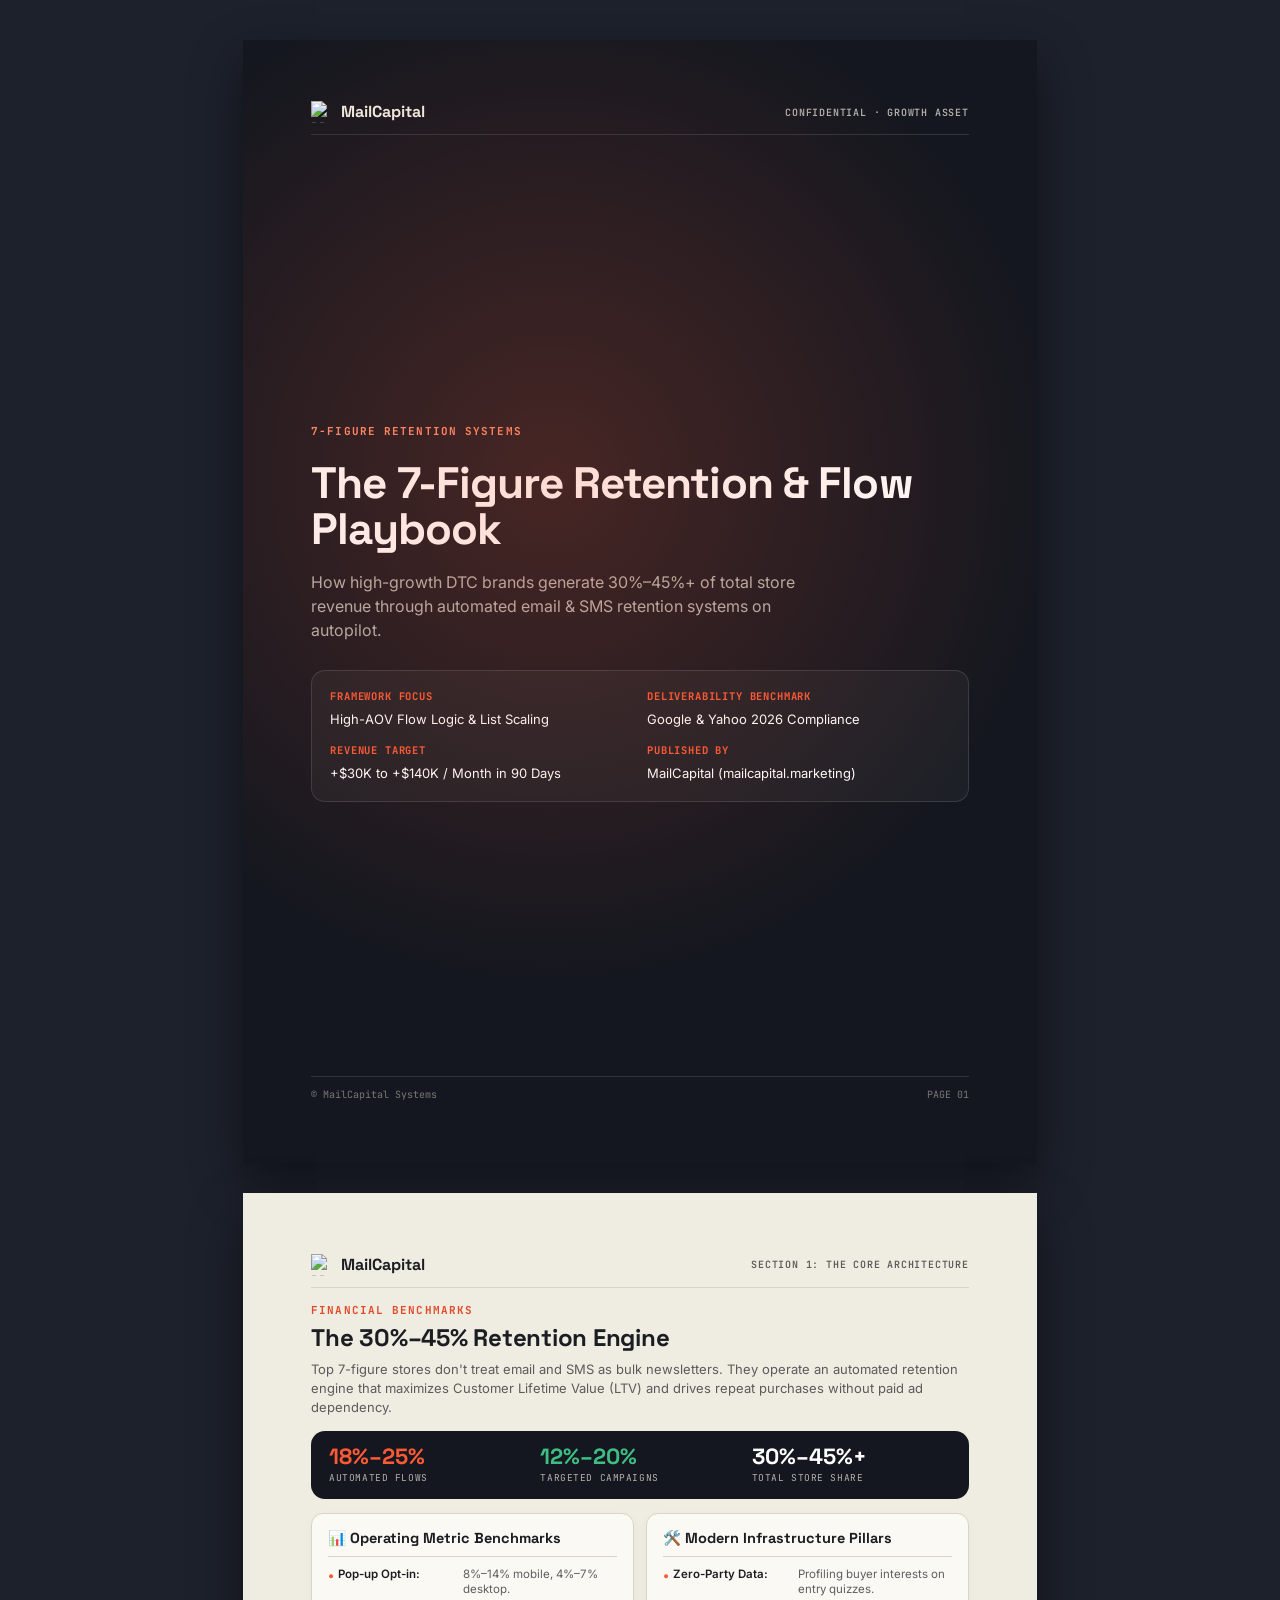
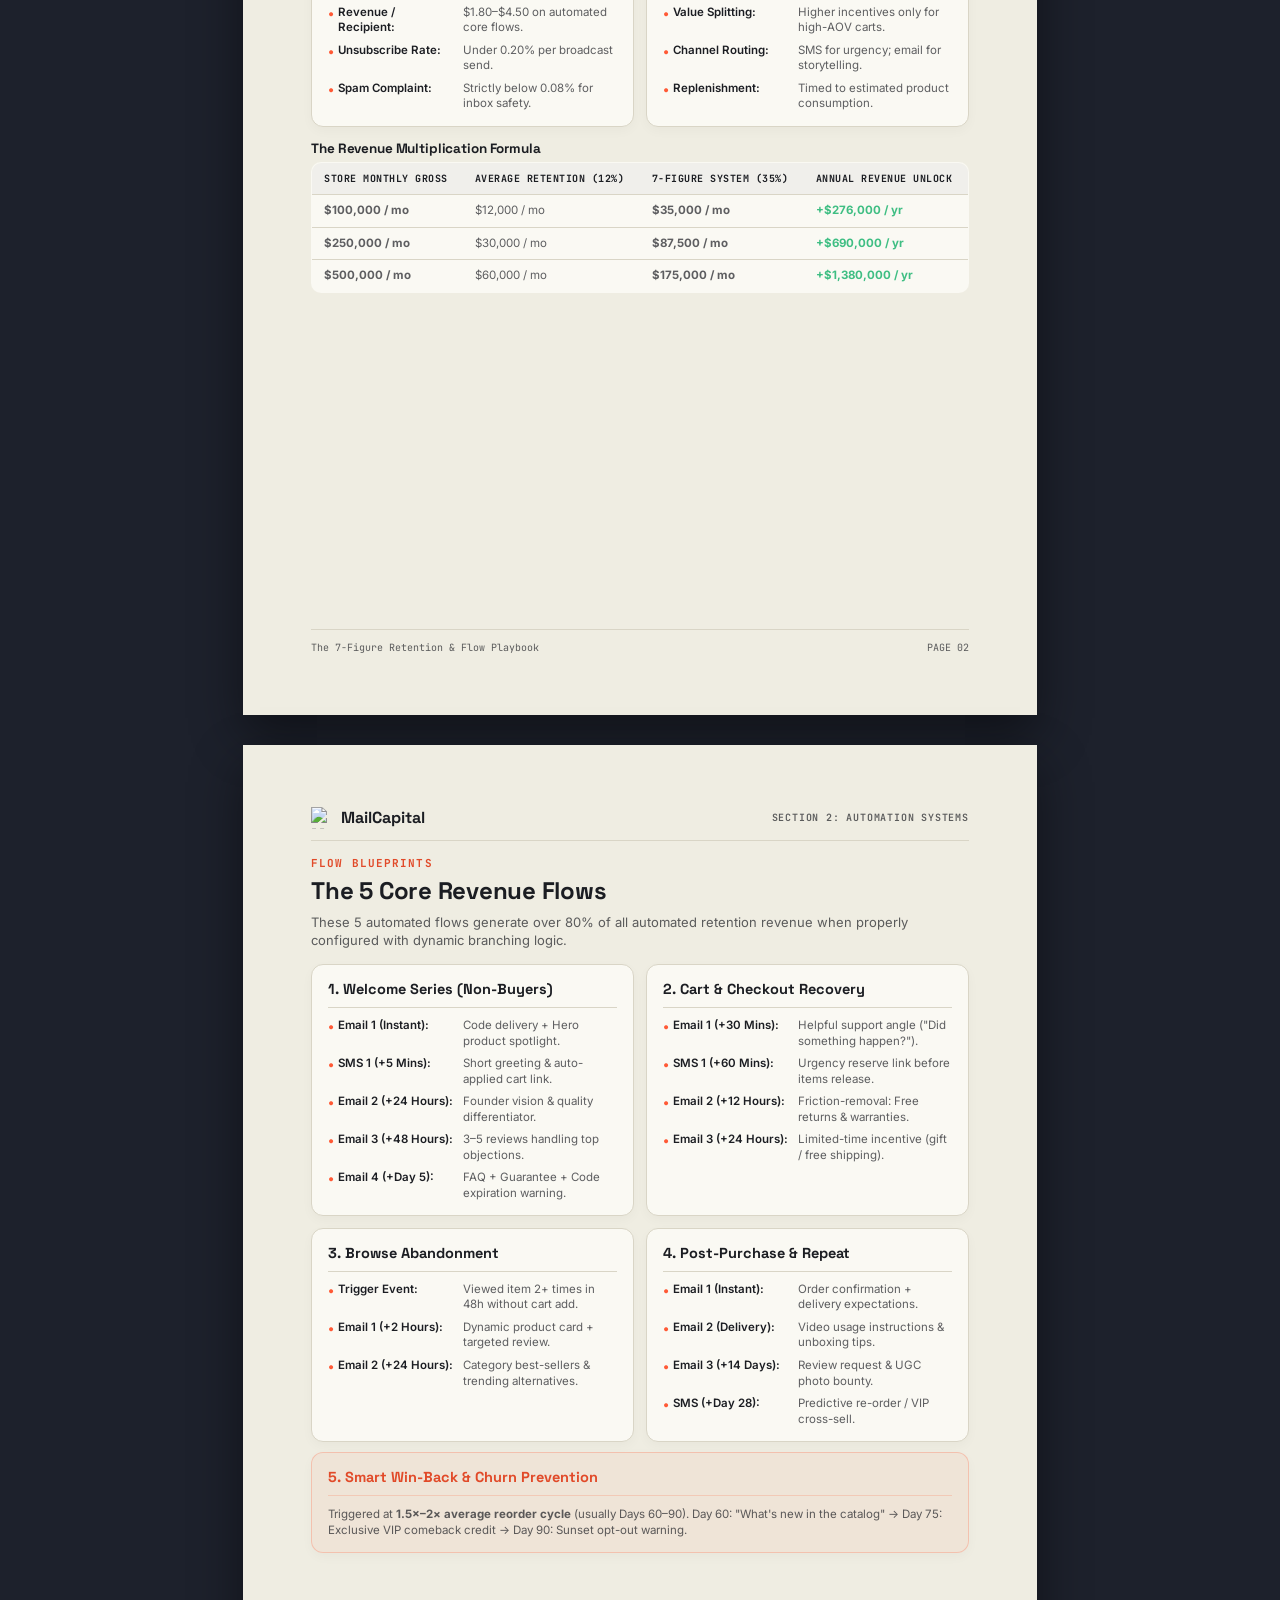
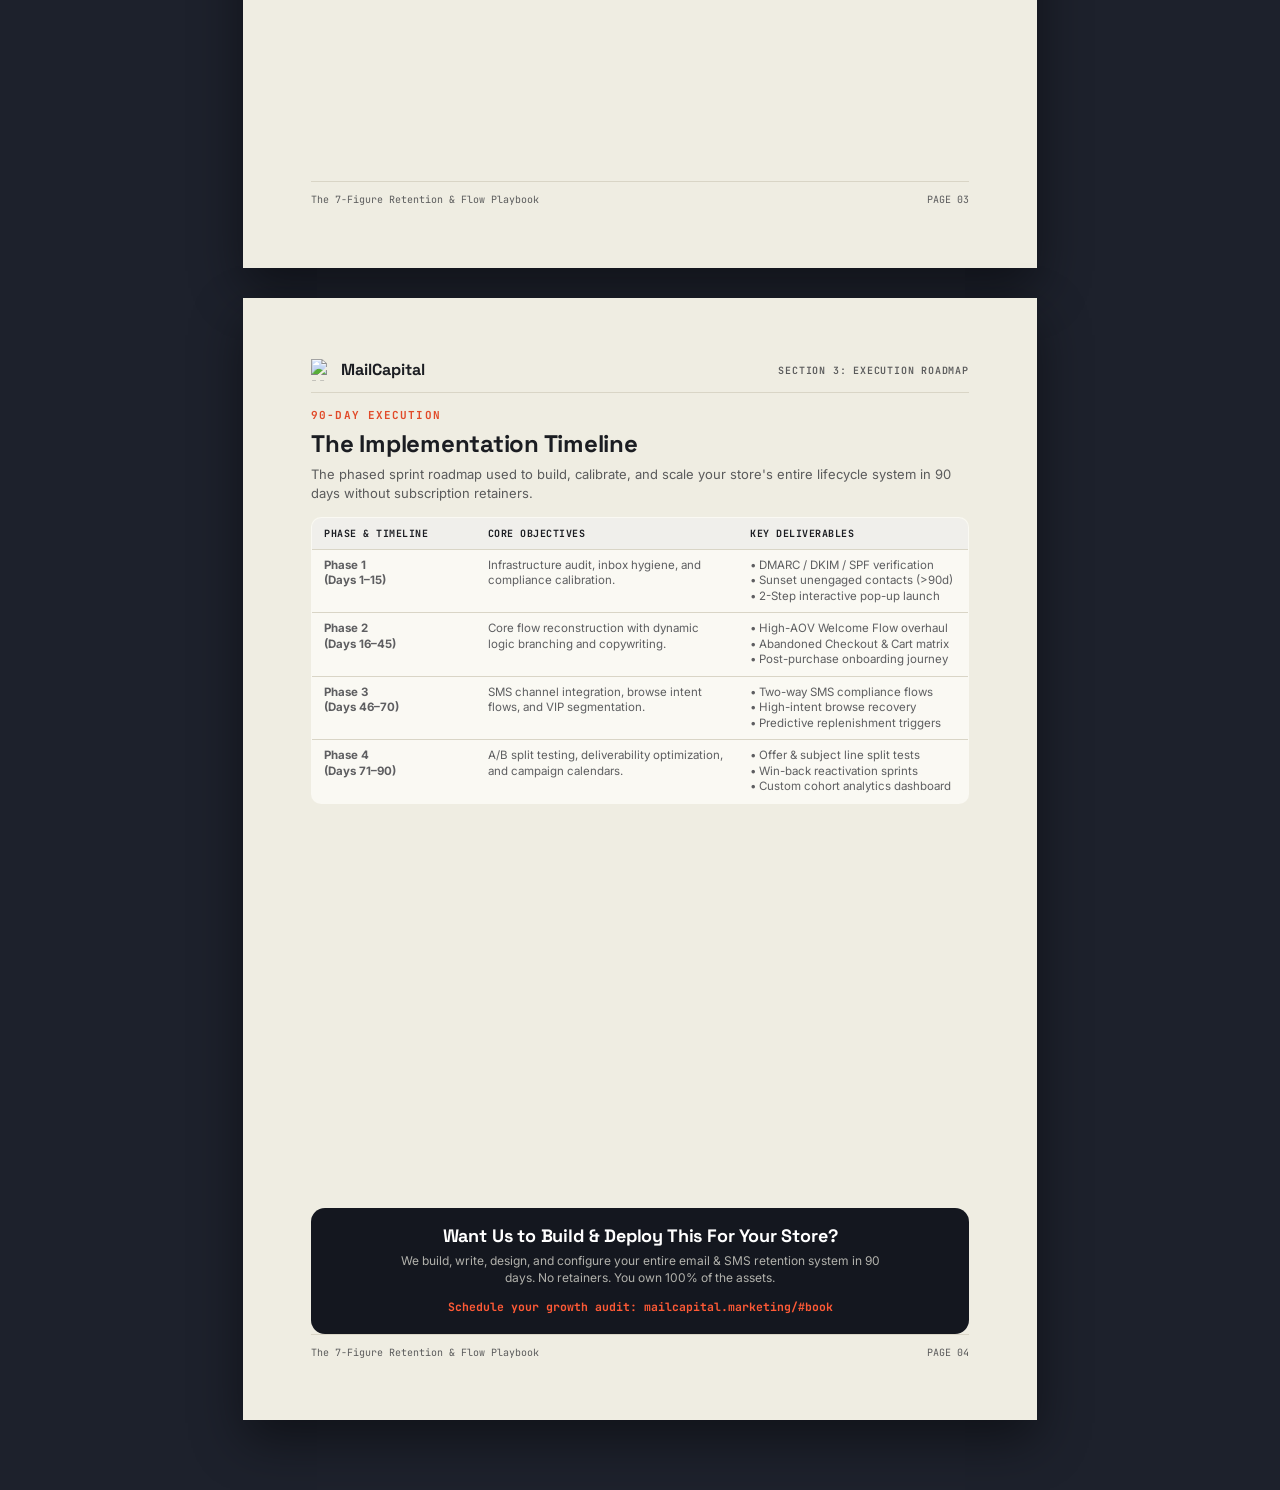
==== resources/playbooks/7-figure-retention-playbook.html @ de8bde8c "Rename 7-figure-retention-playbook to 7-figure-retention-playbook.html" ====
<!DOCTYPE html>
<html lang="en">
<head>
  <meta charset="UTF-8" />
  <meta name="viewport" content="width=device-width, initial-scale=1.0" />
  <title>The 7-Figure Retention &amp; Flow Playbook | MailCapital</title>
  
  <link rel="preconnect" href="https://fonts.googleapis.com">
  <link rel="preconnect" href="https://fonts.gstatic.com" crossorigin>
  <link href="https://fonts.googleapis.com/css2?family=Inter:wght@400;500;600;700&family=JetBrains+Mono:wght@500;600;700&family=Space+Grotesk:wght@600;700&display=swap" rel="stylesheet">

  <style>
    /* ===========================================================
       MailCapital Design Tokens & Theme Matching
    =========================================================== */
    :root {
      --ink:            #14171F;   /* deep charcoal navy */
      --ink-soft:       #1D212C;
      --ink-line:       #2A2F3B;
      --paper:          #EFEDE2;   /* receipt paper */
      --paper-raised:   #FAF9F3;
      --paper-line:     #D9D5C6;
      --ink-text:       #1B1D22;
      --ink-text-70:    rgba(27,29,34,.7);
      --paper-text-70:  rgba(239,237,226,.72);
      --flash:          #FF5A36;   /* packaging-tape orange-red */
      --flash-dark:     #E14A29;
      --grow:           #3FBE83;   /* growth mint-green */

      --font-display:   "Space Grotesk", sans-serif;
      --font-body:      "Inter", sans-serif;
      --font-mono:      "JetBrains Mono", monospace;
      --radius:         14px;
    }

    *, *::before, *::after {
      box-sizing: border-box;
      margin: 0;
      padding: 0;
    }

    body {
      background-color: var(--ink-soft);
      color: var(--ink-text);
      font-family: var(--font-body);
      font-size: 14px;
      line-height: 1.5;
      -webkit-font-smoothing: antialiased;
      padding: 40px 0;
    }

    /* ===========================================================
       A4 PAGE ARCHITECTURE (210mm x 297mm)
    =========================================================== */
    .a4-page {
      width: 210mm;
      min-height: 297mm;
      height: 297mm;
      margin: 0 auto 30px;
      background: var(--paper);
      padding: 16mm 18mm;
      position: relative;
      display: flex;
      flex-direction: column;
      justify-content: space-between;
      box-shadow: 0 20px 48px rgba(0, 0, 0, 0.45);
      page-break-after: always;
      overflow: hidden;
    }

    /* Running Header & Footer */
    .page-header {
      display: flex;
      justify-content: space-between;
      align-items: center;
      border-bottom: 1px solid var(--paper-line);
      padding-bottom: 10px;
      margin-bottom: 14px;
    }
    .page-header__logo {
      display: inline-flex;
      align-items: center;
      gap: 8px;
      font-family: var(--font-display);
      font-weight: 700;
      font-size: 16px;
      color: var(--ink-text);
      text-decoration: none;
    }
    .page-header__logo-img {
      width: 22px;
      height: 22px;
      object-fit: contain;
      display: block;
    }
    .page-header__tag {
      font-family: var(--font-mono);
      font-size: 10px;
      text-transform: uppercase;
      letter-spacing: .08em;
      color: var(--ink-text-70);
      font-weight: 600;
    }

    .page-footer {
      display: flex;
      justify-content: space-between;
      align-items: center;
      border-top: 1px solid var(--paper-line);
      padding-top: 10px;
      font-family: var(--font-mono);
      font-size: 10px;
      color: var(--ink-text-70);
    }

    .page-content {
      flex: 1;
      display: flex;
      flex-direction: column;
    }

    /* Typography Utilities */
    h1, h2, h3, h4 {
      font-family: var(--font-display);
      color: var(--ink-text);
      letter-spacing: -0.01em;
      line-height: 1.15;
    }
    .eyebrow {
      font-family: var(--font-mono);
      font-size: 11px;
      letter-spacing: .1em;
      text-transform: uppercase;
      color: var(--flash-dark);
      margin-bottom: 6px;
      font-weight: 700;
      display: inline-block;
    }
    .section-title {
      font-size: 24px;
      font-weight: 700;
      margin-bottom: 8px;
    }
    .section-desc {
      font-size: 13px;
      color: var(--ink-text-70);
      line-height: 1.45;
      margin-bottom: 14px;
    }

    /* Structured Components & Grid */
    .grid-2 {
      display: grid;
      grid-template-columns: 1fr 1fr;
      gap: 12px;
    }

    .card {
      background: var(--paper-raised);
      border: 1px solid var(--paper-line);
      border-radius: 12px;
      padding: 14px 16px;
      display: flex;
      flex-direction: column;
      box-shadow: 0 4px 12px rgba(20, 23, 31, 0.03);
    }
    .card__head {
      font-family: var(--font-display);
      font-size: 14.5px;
      font-weight: 700;
      color: var(--ink-text);
      margin-bottom: 10px;
      padding-bottom: 6px;
      border-bottom: 1px solid var(--paper-line);
    }

    /* Key-Value Row Alignment Fix */
    .card-rows {
      display: flex;
      flex-direction: column;
      gap: 7px;
    }
    .card-row {
      display: grid;
      grid-template-columns: 125px 1fr;
      gap: 10px;
      align-items: baseline;
      font-size: 11.5px;
      line-height: 1.35;
    }
    .card-row__label {
      font-family: var(--font-body);
      font-weight: 600;
      color: var(--ink-text);
      position: relative;
      padding-left: 10px;
    }
    .card-row__label::before {
      content: "•";
      position: absolute;
      left: 0;
      top: 0;
      color: var(--flash);
      font-size: 13px;
      font-weight: bold;
    }
    .card-row__val {
      color: var(--ink-text-70);
    }

    /* Metric Banner */
    .metric-banner {
      background: var(--ink);
      color: var(--paper);
      border-radius: var(--radius);
      padding: 14px 18px;
      display: grid;
      grid-template-columns: repeat(3, 1fr);
      gap: 12px;
      margin-bottom: 14px;
    }
    .metric-val {
      font-family: var(--font-display);
      font-size: 22px;
      font-weight: 700;
      color: #FFFFFF;
      line-height: 1;
      margin-bottom: 4px;
    }
    .metric-val--flash { color: var(--flash); }
    .metric-val--grow { color: var(--grow); }
    .metric-lbl {
      font-family: var(--font-mono);
      font-size: 9.5px;
      color: var(--paper-text-70);
      text-transform: uppercase;
      letter-spacing: .06em;
    }

    /* Tables */
    .data-table {
      width: 100%;
      border-collapse: collapse;
      font-size: 11.5px;
      background: var(--paper-raised);
      border-radius: 10px;
      overflow: hidden;
      border: 1px solid var(--paper-line);
      margin-bottom: 12px;
    }
    .data-table th {
      background: rgba(20, 23, 31, 0.04);
      font-family: var(--font-mono);
      font-size: 10px;
      font-weight: 700;
      text-align: left;
      padding: 8px 12px;
      border-bottom: 1px solid var(--paper-line);
      color: var(--ink-text);
      text-transform: uppercase;
      letter-spacing: .05em;
    }
    .data-table td {
      padding: 8px 12px;
      border-bottom: 1px solid var(--paper-line);
      color: var(--ink-text-70);
      vertical-align: top;
      line-height: 1.35;
    }
    .data-table tr:last-child td { border-bottom: none; }

    /* Cover Page */
    .cover-page {
      background: var(--ink);
      color: var(--paper);
      justify-content: space-between;
      position: relative;
    }
    .cover-page::before {
      content: "";
      position: absolute;
      top: -15%;
      right: -15%;
      width: 320mm;
      height: 320mm;
      background: radial-gradient(circle, rgba(255,90,54,.22) 0%, transparent 60%);
      pointer-events: none;
    }
    .cover-page .page-header { border-color: rgba(255, 255, 255, 0.12); }
    .cover-page .page-header__logo { color: var(--paper); }
    .cover-page .page-header__tag { color: var(--paper-text-70); }
    .cover-page .page-footer { border-color: rgba(255, 255, 255, 0.12); color: rgba(239,237,226,.45); }
    
    .cover-title {
      font-size: 44px;
      font-weight: 700;
      color: #FFFFFF;
      line-height: 1.05;
      letter-spacing: -0.02em;
      margin: 14px 0 18px;
    }
    .cover-subtitle {
      font-size: 16px;
      color: var(--paper-text-70);
      line-height: 1.5;
      max-width: 500px;
      margin-bottom: 28px;
    }
    .cover-meta-grid {
      display: grid;
      grid-template-columns: repeat(2, 1fr);
      gap: 14px;
      background: rgba(255, 255, 255, 0.04);
      border: 1px solid rgba(255, 255, 255, 0.12);
      padding: 18px;
      border-radius: var(--radius);
    }
    .cover-meta-item strong {
      display: block;
      font-family: var(--font-mono);
      font-size: 10.5px;
      color: var(--flash);
      text-transform: uppercase;
      letter-spacing: .08em;
      margin-bottom: 3px;
    }
    .cover-meta-item span {
      font-size: 13px;
      color: #FFFFFF;
    }

    /* Print & Export Rules */
    @media print {
      body {
        background: transparent;
        padding: 0;
      }
      .a4-page {
        margin: 0;
        box-shadow: none;
        page-break-after: always;
        width: 100%;
        height: 100vh;
        min-height: auto;
      }
      @page {
        size: A4 portrait;
        margin: 0;
      }
    }
  </style>
</head>
<body>

  <section class="a4-page cover-page">
    <div class="page-header">
      <div class="page-header__logo">
        <img src="../images/logo.png" alt="MailCapital Logo" class="page-header__logo-img" />
        <span>MailCapital</span>
      </div>
      <div class="page-header__tag">CONFIDENTIAL &middot; GROWTH ASSET</div>
    </div>

    <div class="page-content" style="justify-content: center;">
      <span class="eyebrow" style="color: #FF8A6B;">7-Figure Retention Systems</span>
      <h1 class="cover-title">The 7-Figure Retention &amp; Flow Playbook</h1>
      <p class="cover-subtitle">How high-growth DTC brands generate 30%&ndash;45%+ of total store revenue through automated email &amp; SMS retention systems on autopilot.</p>

      <div class="cover-meta-grid">
        <div class="cover-meta-item">
          <strong>Framework Focus</strong>
          <span>High-AOV Flow Logic &amp; List Scaling</span>
        </div>
        <div class="cover-meta-item">
          <strong>Deliverability Benchmark</strong>
          <span>Google &amp; Yahoo 2026 Compliance</span>
        </div>
        <div class="cover-meta-item">
          <strong>Revenue Target</strong>
          <span>+$30K to +$140K / Month in 90 Days</span>
        </div>
        <div class="cover-meta-item">
          <strong>Published By</strong>
          <span>MailCapital (mailcapital.marketing)</span>
        </div>
      </div>
    </div>

    <div class="page-footer">
      <span>&copy; MailCapital Systems</span>
      <span>PAGE 01</span>
    </div>
  </section>

  <section class="a4-page">
    <div class="page-header">
      <div class="page-header__logo">
        <img src="../images/logo.png" alt="MailCapital Logo" class="page-header__logo-img" />
        <span>MailCapital</span>
      </div>
      <div class="page-header__tag">SECTION 1: THE CORE ARCHITECTURE</div>
    </div>

    <div class="page-content">
      <span class="eyebrow">Financial Benchmarks</span>
      <h2 class="section-title">The 30%&ndash;45% Retention Engine</h2>
      <p class="section-desc">Top 7-figure stores don't treat email and SMS as bulk newsletters. They operate an automated retention engine that maximizes Customer Lifetime Value (LTV) and drives repeat purchases without paid ad dependency.</p>

      <div class="metric-banner">
        <div class="metric-item">
          <div class="metric-val metric-val--flash">18%&ndash;25%</div>
          <div class="metric-lbl">Automated Flows</div>
        </div>
        <div class="metric-item">
          <div class="metric-val metric-val--grow">12%&ndash;20%</div>
          <div class="metric-lbl">Targeted Campaigns</div>
        </div>
        <div class="metric-item">
          <div class="metric-val">30%&ndash;45%+</div>
          <div class="metric-lbl">Total Store Share</div>
        </div>
      </div>

      <div class="grid-2">
        <div class="card">
          <div class="card__head">📊 Operating Metric Benchmarks</div>
          <div class="card-rows">
            <div class="card-row">
              <span class="card-row__label">Pop-up Opt-in:</span>
              <span class="card-row__val">8%&ndash;14% mobile, 4%&ndash;7% desktop.</span>
            </div>
            <div class="card-row">
              <span class="card-row__label">Revenue / Recipient:</span>
              <span class="card-row__val">$1.80&ndash;$4.50 on automated core flows.</span>
            </div>
            <div class="card-row">
              <span class="card-row__label">Unsubscribe Rate:</span>
              <span class="card-row__val">Under 0.20% per broadcast send.</span>
            </div>
            <div class="card-row">
              <span class="card-row__label">Spam Complaint:</span>
              <span class="card-row__val">Strictly below 0.08% for inbox safety.</span>
            </div>
          </div>
        </div>

        <div class="card">
          <div class="card__head">🛠️ Modern Infrastructure Pillars</div>
          <div class="card-rows">
            <div class="card-row">
              <span class="card-row__label">Zero-Party Data:</span>
              <span class="card-row__val">Profiling buyer interests on entry quizzes.</span>
            </div>
            <div class="card-row">
              <span class="card-row__label">Value Splitting:</span>
              <span class="card-row__val">Higher incentives only for high-AOV carts.</span>
            </div>
            <div class="card-row">
              <span class="card-row__label">Channel Routing:</span>
              <span class="card-row__val">SMS for urgency; email for storytelling.</span>
            </div>
            <div class="card-row">
              <span class="card-row__label">Replenishment:</span>
              <span class="card-row__val">Timed to estimated product consumption.</span>
            </div>
          </div>
        </div>
      </div>

      <div style="margin-top: 14px;">
        <h4 style="font-size: 13.5px; margin-bottom: 6px;">The Revenue Multiplication Formula</h4>
        <table class="data-table">
          <thead>
            <tr>
              <th>Store Monthly Gross</th>
              <th>Average Retention (12%)</th>
              <th>7-Figure System (35%)</th>
              <th>Annual Revenue Unlock</th>
            </tr>
          </thead>
          <tbody>
            <tr>
              <td><strong>$100,000 / mo</strong></td>
              <td>$12,000 / mo</td>
              <td><strong>$35,000 / mo</strong></td>
              <td><span style="color: var(--grow); font-weight: 700;">+$276,000 / yr</span></td>
            </tr>
            <tr>
              <td><strong>$250,000 / mo</strong></td>
              <td>$30,000 / mo</td>
              <td><strong>$87,500 / mo</strong></td>
              <td><span style="color: var(--grow); font-weight: 700;">+$690,000 / yr</span></td>
            </tr>
            <tr>
              <td><strong>$500,000 / mo</strong></td>
              <td>$60,000 / mo</td>
              <td><strong>$175,000 / mo</strong></td>
              <td><span style="color: var(--grow); font-weight: 700;">+$1,380,000 / yr</span></td>
            </tr>
          </tbody>
        </table>
      </div>
    </div>

    <div class="page-footer">
      <span>The 7-Figure Retention &amp; Flow Playbook</span>
      <span>PAGE 02</span>
    </div>
  </section>

  <section class="a4-page">
    <div class="page-header">
      <div class="page-header__logo">
        <img src="../images/logo.png" alt="MailCapital Logo" class="page-header__logo-img" />
        <span>MailCapital</span>
      </div>
      <div class="page-header__tag">SECTION 2: AUTOMATION SYSTEMS</div>
    </div>

    <div class="page-content">
      <span class="eyebrow">Flow Blueprints</span>
      <h2 class="section-title">The 5 Core Revenue Flows</h2>
      <p class="section-desc">These 5 automated flows generate over 80% of all automated retention revenue when properly configured with dynamic branching logic.</p>

      <div class="grid-2">
        <div class="card">
          <div class="card__head">1. Welcome Series (Non-Buyers)</div>
          <div class="card-rows">
            <div class="card-row">
              <span class="card-row__label">Email 1 (Instant):</span>
              <span class="card-row__val">Code delivery + Hero product spotlight.</span>
            </div>
            <div class="card-row">
              <span class="card-row__label">SMS 1 (+5 Mins):</span>
              <span class="card-row__val">Short greeting &amp; auto-applied cart link.</span>
            </div>
            <div class="card-row">
              <span class="card-row__label">Email 2 (+24 Hours):</span>
              <span class="card-row__val">Founder vision &amp; quality differentiator.</span>
            </div>
            <div class="card-row">
              <span class="card-row__label">Email 3 (+48 Hours):</span>
              <span class="card-row__val">3&ndash;5 reviews handling top objections.</span>
            </div>
            <div class="card-row">
              <span class="card-row__label">Email 4 (+Day 5):</span>
              <span class="card-row__val">FAQ + Guarantee + Code expiration warning.</span>
            </div>
          </div>
        </div>

        <div class="card">
          <div class="card__head">2. Cart &amp; Checkout Recovery</div>
          <div class="card-rows">
            <div class="card-row">
              <span class="card-row__label">Email 1 (+30 Mins):</span>
              <span class="card-row__val">Helpful support angle ("Did something happen?").</span>
            </div>
            <div class="card-row">
              <span class="card-row__label">SMS 1 (+60 Mins):</span>
              <span class="card-row__val">Urgency reserve link before items release.</span>
            </div>
            <div class="card-row">
              <span class="card-row__label">Email 2 (+12 Hours):</span>
              <span class="card-row__val">Friction-removal: Free returns &amp; warranties.</span>
            </div>
            <div class="card-row">
              <span class="card-row__label">Email 3 (+24 Hours):</span>
              <span class="card-row__val">Limited-time incentive (gift / free shipping).</span>
            </div>
          </div>
        </div>

        <div class="card">
          <div class="card__head">3. Browse Abandonment</div>
          <div class="card-rows">
            <div class="card-row">
              <span class="card-row__label">Trigger Event:</span>
              <span class="card-row__val">Viewed item 2+ times in 48h without cart add.</span>
            </div>
            <div class="card-row">
              <span class="card-row__label">Email 1 (+2 Hours):</span>
              <span class="card-row__val">Dynamic product card + targeted review.</span>
            </div>
            <div class="card-row">
              <span class="card-row__label">Email 2 (+24 Hours):</span>
              <span class="card-row__val">Category best-sellers &amp; trending alternatives.</span>
            </div>
          </div>
        </div>

        <div class="card">
          <div class="card__head">4. Post-Purchase &amp; Repeat</div>
          <div class="card-rows">
            <div class="card-row">
              <span class="card-row__label">Email 1 (Instant):</span>
              <span class="card-row__val">Order confirmation + delivery expectations.</span>
            </div>
            <div class="card-row">
              <span class="card-row__label">Email 2 (Delivery):</span>
              <span class="card-row__val">Video usage instructions &amp; unboxing tips.</span>
            </div>
            <div class="card-row">
              <span class="card-row__label">Email 3 (+14 Days):</span>
              <span class="card-row__val">Review request &amp; UGC photo bounty.</span>
            </div>
            <div class="card-row">
              <span class="card-row__label">SMS (+Day 28):</span>
              <span class="card-row__val">Predictive re-order / VIP cross-sell.</span>
            </div>
          </div>
        </div>
      </div>

      <div class="card" style="margin-top: 10px; background: rgba(255, 90, 54, 0.06); border-color: rgba(255, 90, 54, 0.25);">
        <div class="card__head" style="color: var(--flash-dark); border-color: rgba(255, 90, 54, 0.2);">5. Smart Win-Back &amp; Churn Prevention</div>
        <p style="font-size: 11.5px; color: var(--ink-text-70); line-height: 1.4;">
          Triggered at <strong>1.5&times;&ndash;2&times; average reorder cycle</strong> (usually Days 60&ndash;90). Day 60: "What's new in the catalog" &rarr; Day 75: Exclusive VIP comeback credit &rarr; Day 90: Sunset opt-out warning.
        </p>
      </div>
    </div>

    <div class="page-footer">
      <span>The 7-Figure Retention &amp; Flow Playbook</span>
      <span>PAGE 03</span>
    </div>
  </section>

  <section class="a4-page">
    <div class="page-header">
      <div class="page-header__logo">
        <img src="../images/logo.png" alt="MailCapital Logo" class="page-header__logo-img" />
        <span>MailCapital</span>
      </div>
      <div class="page-header__tag">SECTION 3: EXECUTION ROADMAP</div>
    </div>

    <div class="page-content">
      <span class="eyebrow">90-Day Execution</span>
      <h2 class="section-title">The Implementation Timeline</h2>
      <p class="section-desc">The phased sprint roadmap used to build, calibrate, and scale your store's entire lifecycle system in 90 days without subscription retainers.</p>

      <table class="data-table">
        <thead>
          <tr>
            <th style="width: 25%;">Phase &amp; Timeline</th>
            <th style="width: 40%;">Core Objectives</th>
            <th style="width: 35%;">Key Deliverables</th>
          </tr>
        </thead>
        <tbody>
          <tr>
            <td><strong>Phase 1<br>(Days 1&ndash;15)</strong></td>
            <td>Infrastructure audit, inbox hygiene, and compliance calibration.</td>
            <td>
              • DMARC / DKIM / SPF verification<br>
              • Sunset unengaged contacts (>90d)<br>
              • 2-Step interactive pop-up launch
            </td>
          </tr>
          <tr>
            <td><strong>Phase 2<br>(Days 16&ndash;45)</strong></td>
            <td>Core flow reconstruction with dynamic logic branching and copywriting.</td>
            <td>
              • High-AOV Welcome Flow overhaul<br>
              • Abandoned Checkout &amp; Cart matrix<br>
              • Post-purchase onboarding journey
            </td>
          </tr>
          <tr>
            <td><strong>Phase 3<br>(Days 46&ndash;70)</strong></td>
            <td>SMS channel integration, browse intent flows, and VIP segmentation.</td>
            <td>
              • Two-way SMS compliance flows<br>
              • High-intent browse recovery<br>
              • Predictive replenishment triggers
            </td>
          </tr>
          <tr>
            <td><strong>Phase 4<br>(Days 71&ndash;90)</strong></td>
            <td>A/B split testing, deliverability optimization, and campaign calendars.</td>
            <td>
              • Offer &amp; subject line split tests<br>
              • Win-back reactivation sprints<br>
              • Custom cohort analytics dashboard
            </td>
          </tr>
        </tbody>
      </table>

      <div style="background: var(--ink); color: #fff; border-radius: var(--radius); padding: 18px 20px; text-align: center; margin-top: auto;">
        <h3 style="color: #fff; font-size: 18px; margin-bottom: 6px;">Want Us to Build &amp; Deploy This For Your Store?</h3>
        <p style="font-size: 12px; color: var(--paper-text-70); line-height: 1.4; max-width: 480px; margin: 0 auto 12px;">
          We build, write, design, and configure your entire email &amp; SMS retention system in 90 days. No retainers. You own 100% of the assets.
        </p>
        <div style="font-family: var(--font-mono); font-size: 11.5px; color: var(--flash); font-weight: 700;">
          Schedule your growth audit: mailcapital.marketing/#book
        </div>
      </div>
    </div>

    <div class="page-footer">
      <span>The 7-Figure Retention &amp; Flow Playbook</span>
      <span>PAGE 04</span>
    </div>
  </section>

</body>
</html>
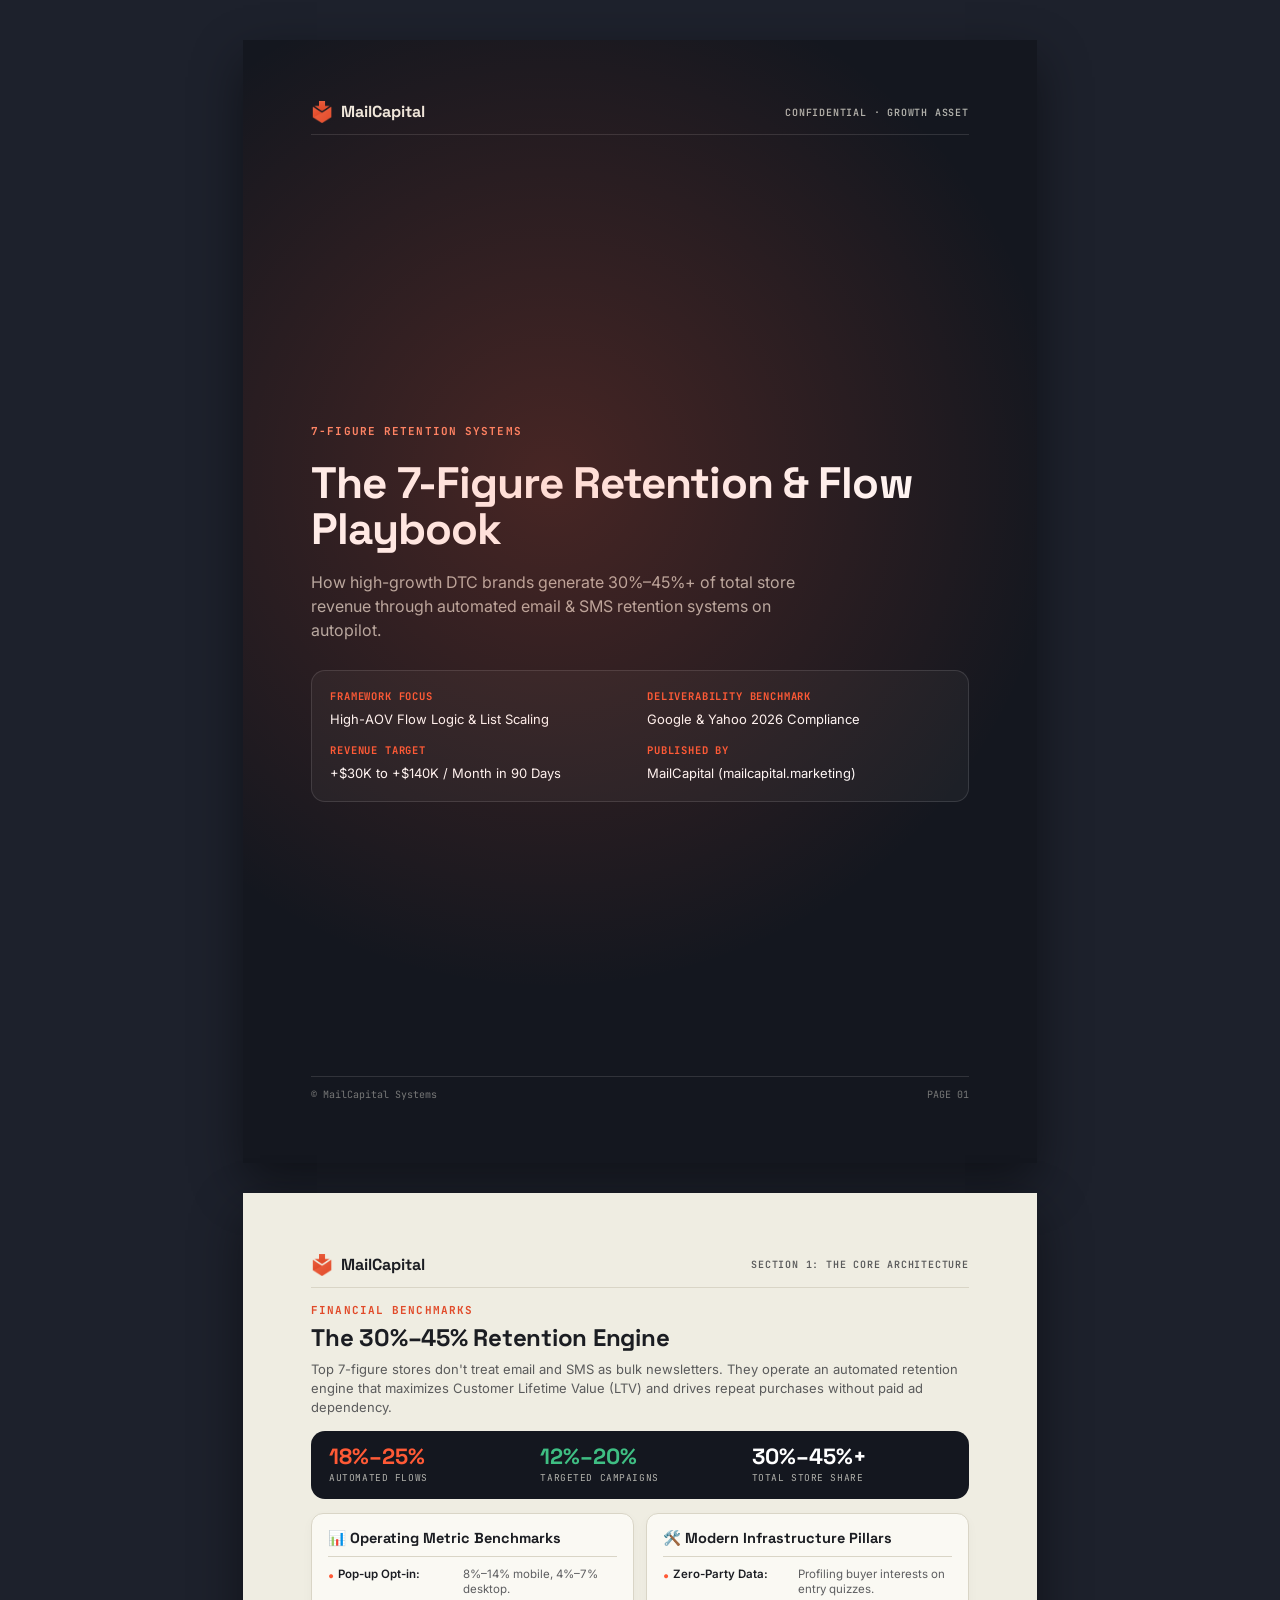
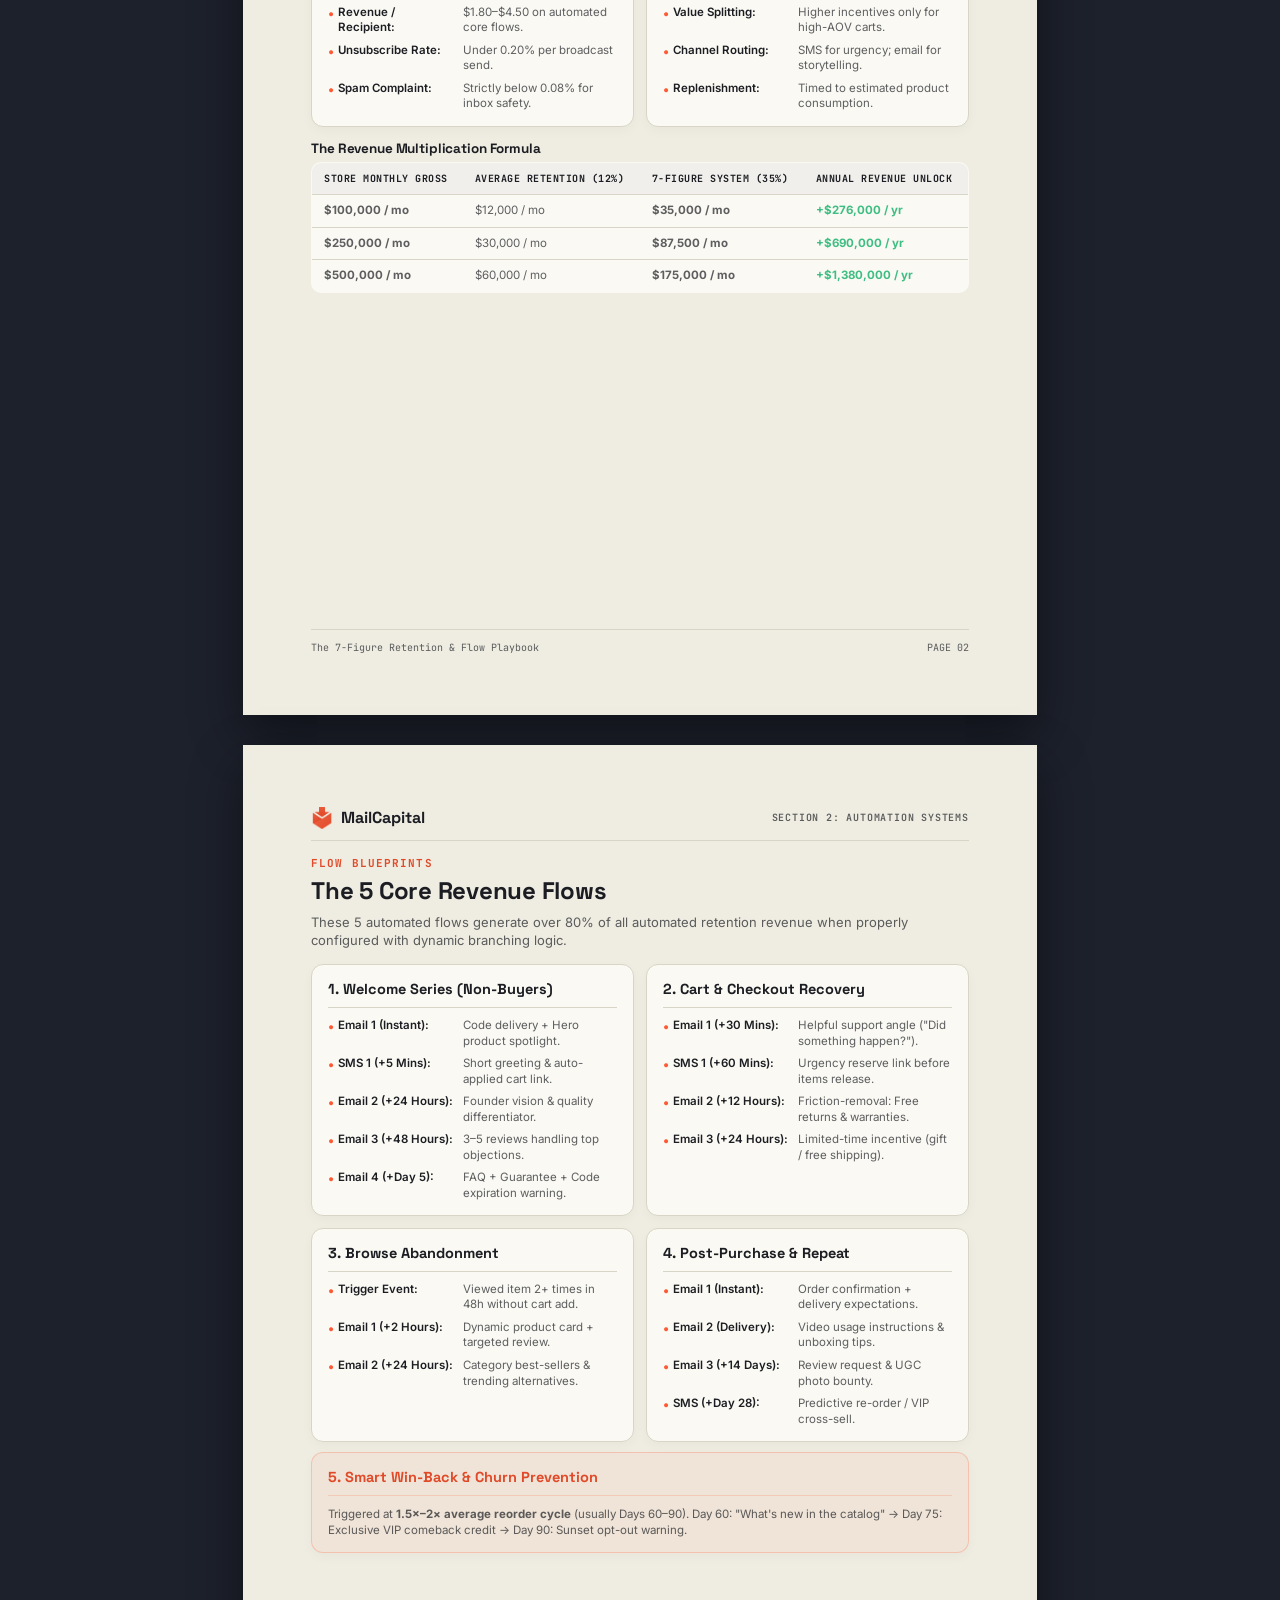
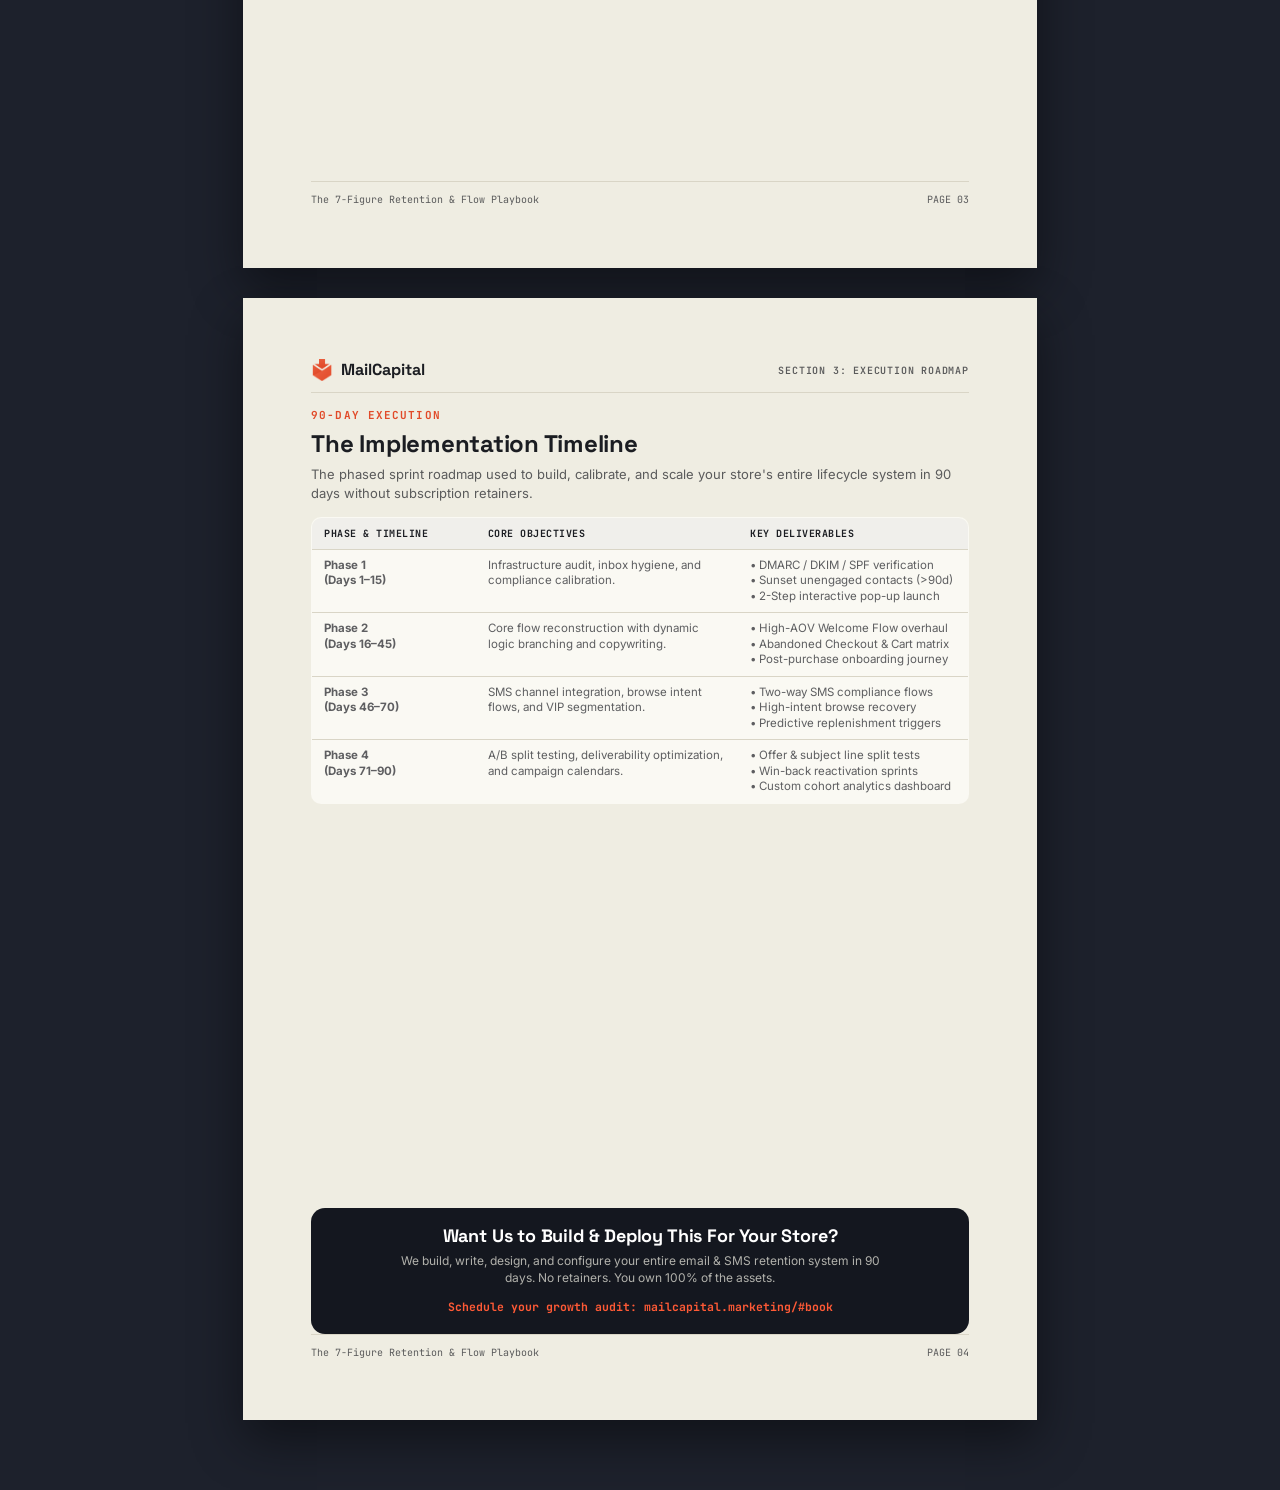
==== commit a56f4608: "Fix logo image source path in HTML file" ====
--- a/resources/playbooks/7-figure-retention-playbook.html
+++ b/resources/playbooks/7-figure-retention-playbook.html
@@ -355,7 +355,7 @@
   <section class="a4-page cover-page">
     <div class="page-header">
       <div class="page-header__logo">
-        <img src="../images/logo.png" alt="MailCapital Logo" class="page-header__logo-img" />
+        <img src="/assets/images/logo.png" alt="MailCapital Logo" class="page-header__logo-img" />
         <span>MailCapital</span>
       </div>
       <div class="page-header__tag">CONFIDENTIAL &middot; GROWTH ASSET</div>
@@ -395,7 +395,7 @@
   <section class="a4-page">
     <div class="page-header">
       <div class="page-header__logo">
-        <img src="../images/logo.png" alt="MailCapital Logo" class="page-header__logo-img" />
+        <img src="/assets/images/logo.png" alt="MailCapital Logo" class="page-header__logo-img" />
         <span>MailCapital</span>
       </div>
       <div class="page-header__tag">SECTION 1: THE CORE ARCHITECTURE</div>
@@ -511,7 +511,7 @@
   <section class="a4-page">
     <div class="page-header">
       <div class="page-header__logo">
-        <img src="../images/logo.png" alt="MailCapital Logo" class="page-header__logo-img" />
+        <img src="/assets/images/logo.png" alt="MailCapital Logo" class="page-header__logo-img" />
         <span>MailCapital</span>
       </div>
       <div class="page-header__tag">SECTION 2: AUTOMATION SYSTEMS</div>
@@ -629,7 +629,7 @@
   <section class="a4-page">
     <div class="page-header">
       <div class="page-header__logo">
-        <img src="../images/logo.png" alt="MailCapital Logo" class="page-header__logo-img" />
+        <img src="/assets/images/logo.png" alt="MailCapital Logo" class="page-header__logo-img" />
         <span>MailCapital</span>
       </div>
       <div class="page-header__tag">SECTION 3: EXECUTION ROADMAP</div>
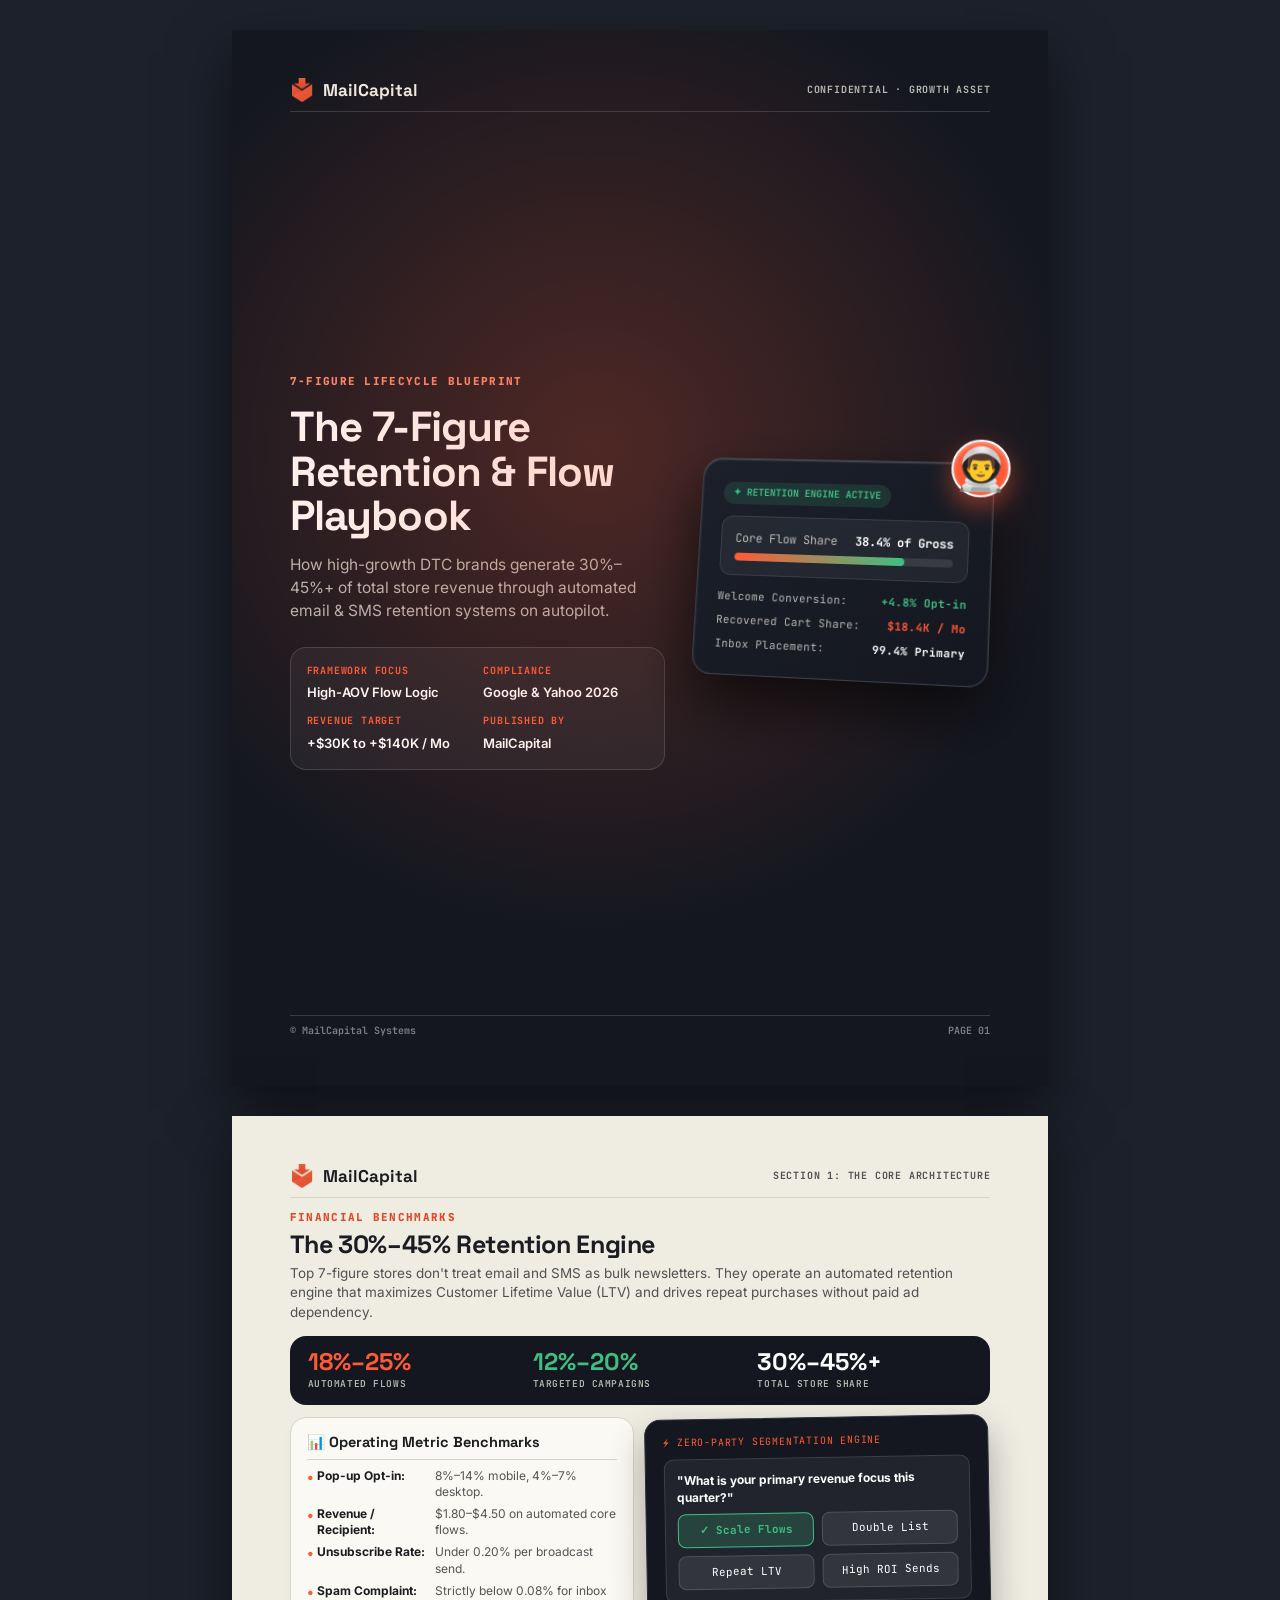
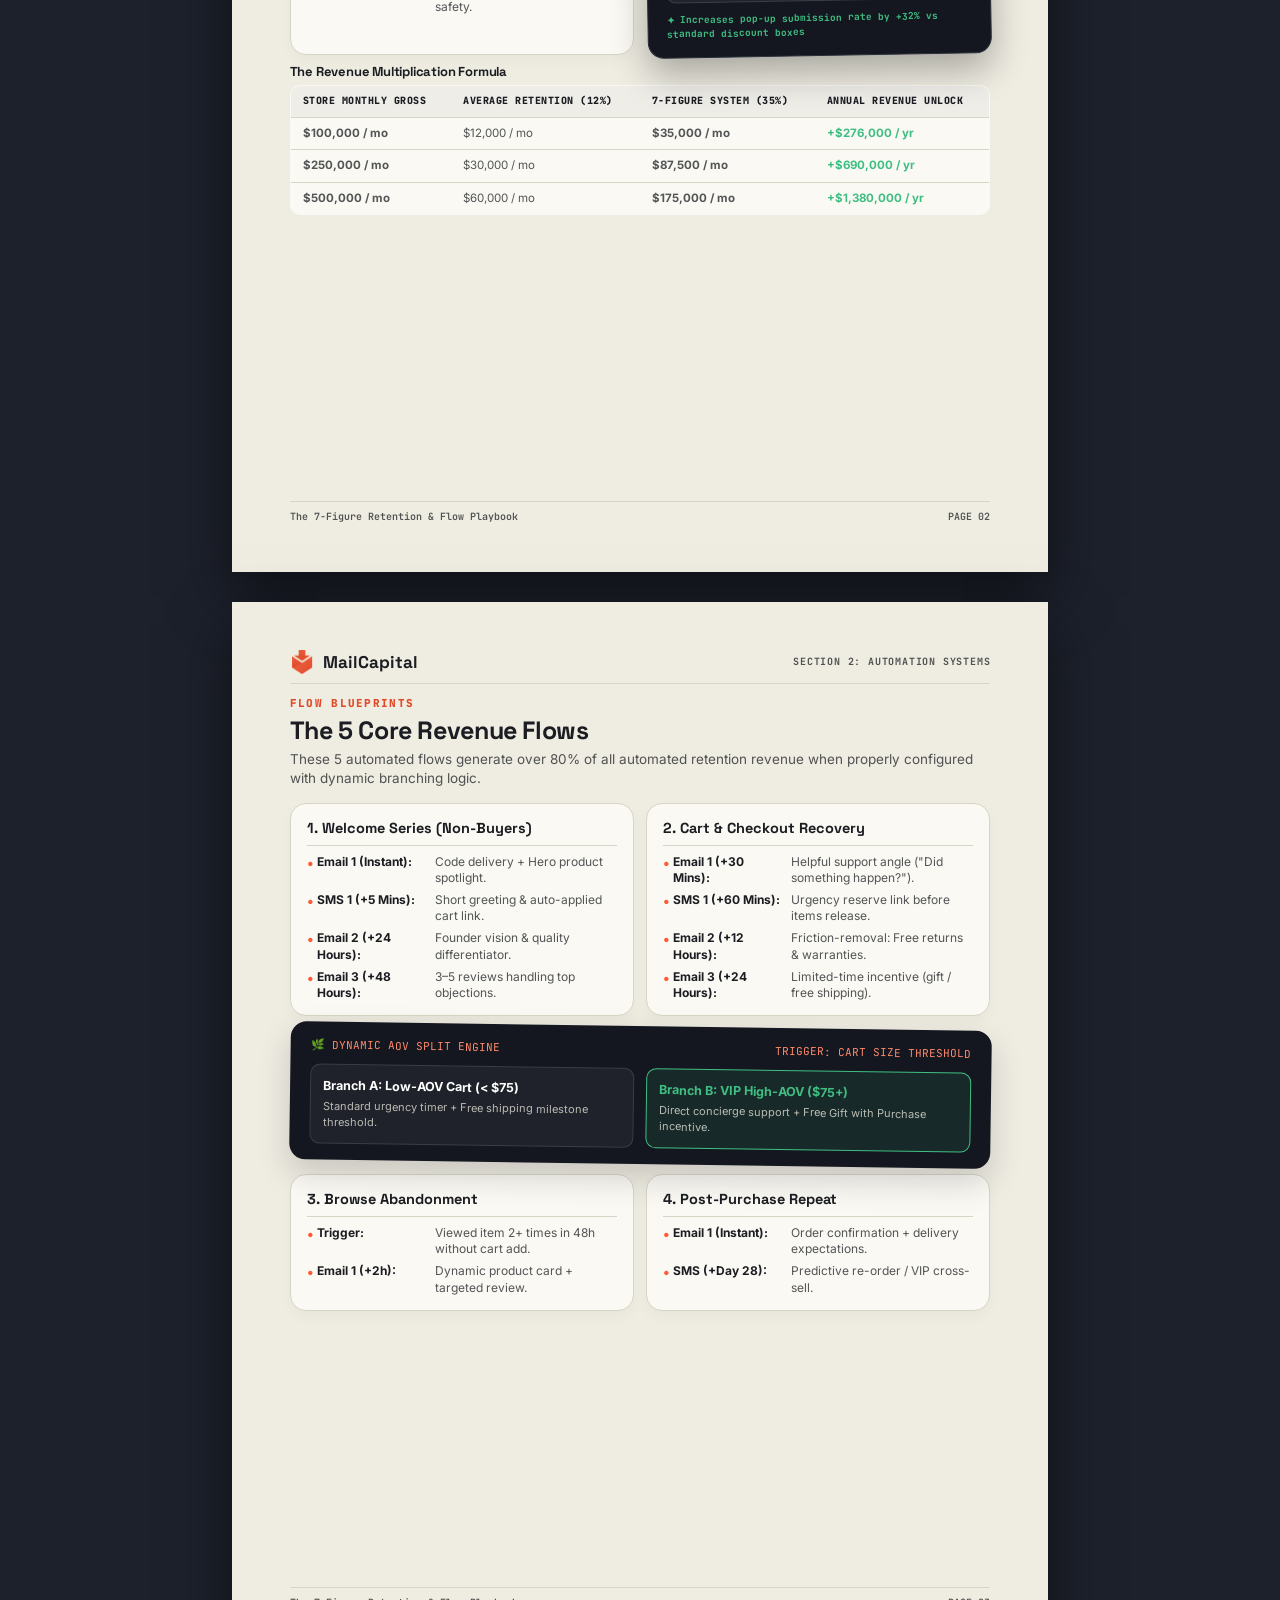
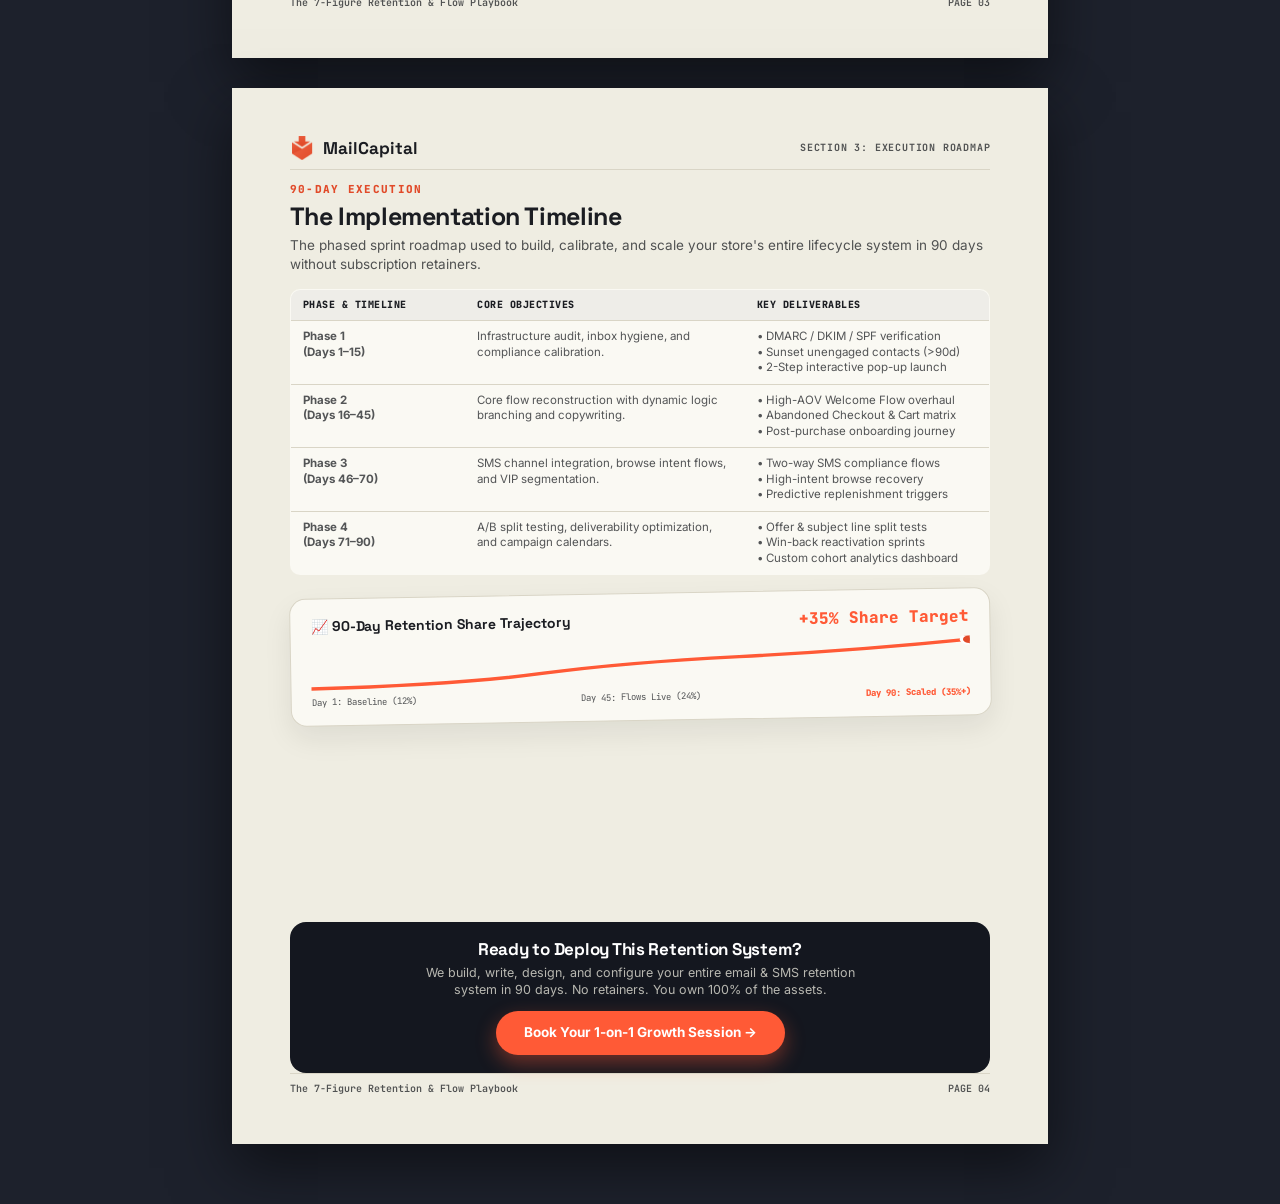
==== commit c6e939da: "Refactor typography and page layout for retention playbook Updated font weights, sizes, and styles f" ====
--- a/resources/playbooks/7-figure-retention-playbook.html
+++ b/resources/playbooks/7-figure-retention-playbook.html
@@ -5,13 +5,14 @@
   <meta name="viewport" content="width=device-width, initial-scale=1.0" />
   <title>The 7-Figure Retention &amp; Flow Playbook | MailCapital</title>
   
+  <!-- Fonts Matching Main Site -->
   <link rel="preconnect" href="https://fonts.googleapis.com">
   <link rel="preconnect" href="https://fonts.gstatic.com" crossorigin>
-  <link href="https://fonts.googleapis.com/css2?family=Inter:wght@400;500;600;700&family=JetBrains+Mono:wght@500;600;700&family=Space+Grotesk:wght@600;700&display=swap" rel="stylesheet">
+  <link href="https://fonts.googleapis.com/css2?family=Inter:wght@400;500;600;700;800&family=JetBrains+Mono:wght@600;700;800&family=Space+Grotesk:wght@600;700;800&display=swap" rel="stylesheet">
 
   <style>
     /* ===========================================================
-       MailCapital Design Tokens & Theme Matching
+       MailCapital Design Tokens & Graphic Foundations
     =========================================================== */
     :root {
       --ink:            #14171F;   /* deep charcoal navy */
@@ -21,8 +22,8 @@
       --paper-raised:   #FAF9F3;
       --paper-line:     #D9D5C6;
       --ink-text:       #1B1D22;
-      --ink-text-70:    rgba(27,29,34,.7);
-      --paper-text-70:  rgba(239,237,226,.72);
+      --ink-text-70:    rgba(27,29,34,.75);
+      --paper-text-70:  rgba(239,237,226,.75);
       --flash:          #FF5A36;   /* packaging-tape orange-red */
       --flash-dark:     #E14A29;
       --grow:           #3FBE83;   /* growth mint-green */
@@ -30,7 +31,7 @@
       --font-display:   "Space Grotesk", sans-serif;
       --font-body:      "Inter", sans-serif;
       --font-mono:      "JetBrains Mono", monospace;
-      --radius:         14px;
+      --radius:         16px;
     }
 
     *, *::before, *::after {
@@ -43,27 +44,27 @@
       background-color: var(--ink-soft);
       color: var(--ink-text);
       font-family: var(--font-body);
-      font-size: 14px;
-      line-height: 1.5;
+      font-size: 14.5px;
+      line-height: 1.45;
       -webkit-font-smoothing: antialiased;
-      padding: 40px 0;
+      padding: 30px 0;
     }
 
     /* ===========================================================
-       A4 PAGE ARCHITECTURE (210mm x 297mm)
+       US LETTER PAGE ARCHITECTURE (8.5in x 11in)
     =========================================================== */
-    .a4-page {
-      width: 210mm;
-      min-height: 297mm;
-      height: 297mm;
+    .letter-page {
+      width: 8.5in;
+      min-height: 11in;
+      height: 11in;
       margin: 0 auto 30px;
       background: var(--paper);
-      padding: 16mm 18mm;
+      padding: 0.5in 0.6in;
       position: relative;
       display: flex;
       flex-direction: column;
       justify-content: space-between;
-      box-shadow: 0 20px 48px rgba(0, 0, 0, 0.45);
+      box-shadow: 0 24px 56px rgba(0, 0, 0, 0.5);
       page-break-after: always;
       overflow: hidden;
     }
@@ -73,23 +74,23 @@
       display: flex;
       justify-content: space-between;
       align-items: center;
-      border-bottom: 1px solid var(--paper-line);
-      padding-bottom: 10px;
-      margin-bottom: 14px;
+      border-bottom: 1.5px solid var(--paper-line);
+      padding-bottom: 8px;
+      margin-bottom: 12px;
     }
     .page-header__logo {
       display: inline-flex;
       align-items: center;
-      gap: 8px;
+      gap: 9px;
       font-family: var(--font-display);
-      font-weight: 700;
-      font-size: 16px;
+      font-weight: 800;
+      font-size: 17px;
       color: var(--ink-text);
       text-decoration: none;
     }
     .page-header__logo-img {
-      width: 22px;
-      height: 22px;
+      width: 24px;
+      height: 24px;
       object-fit: contain;
       display: block;
     }
@@ -99,56 +100,290 @@
       text-transform: uppercase;
       letter-spacing: .08em;
       color: var(--ink-text-70);
-      font-weight: 600;
+      font-weight: 700;
     }
 
     .page-footer {
       display: flex;
       justify-content: space-between;
       align-items: center;
-      border-top: 1px solid var(--paper-line);
-      padding-top: 10px;
+      border-top: 1.5px solid var(--paper-line);
+      padding-top: 8px;
       font-family: var(--font-mono);
       font-size: 10px;
       color: var(--ink-text-70);
+      font-weight: 600;
     }
 
     .page-content {
       flex: 1;
       display: flex;
       flex-direction: column;
-    }
-
-    /* Typography Utilities */
+      justify-content: flex-start;
+    }
+
+    /* Typography & Hierarchy */
     h1, h2, h3, h4 {
       font-family: var(--font-display);
       color: var(--ink-text);
-      letter-spacing: -0.01em;
+      letter-spacing: -0.015em;
       line-height: 1.15;
     }
     .eyebrow {
       font-family: var(--font-mono);
       font-size: 11px;
-      letter-spacing: .1em;
+      letter-spacing: .12em;
       text-transform: uppercase;
       color: var(--flash-dark);
+      margin-bottom: 4px;
+      font-weight: 800;
+      display: inline-block;
+    }
+    .section-title {
+      font-size: 25px;
+      font-weight: 800;
       margin-bottom: 6px;
+    }
+    .section-desc {
+      font-size: 13.5px;
+      color: var(--ink-text-70);
+      line-height: 1.42;
+      margin-bottom: 14px;
+    }
+
+    /* Clickable Button Styling */
+    .btn-action {
+      display: inline-flex;
+      align-items: center;
+      justify-content: center;
+      gap: 10px;
+      background: var(--flash);
+      color: #FFFFFF !important;
+      text-decoration: none;
+      font-family: var(--font-body);
       font-weight: 700;
+      font-size: 13.5px;
+      padding: 12px 28px;
+      border-radius: 999px;
+      box-shadow: 0 8px 20px rgba(255, 90, 54, 0.4);
+      transition: all 0.2s ease;
+      cursor: pointer;
+    }
+    .btn-action:hover {
+      background: var(--flash-dark);
+      transform: translateY(-2px);
+      box-shadow: 0 12px 26px rgba(255, 90, 54, 0.5);
+    }
+
+    /* ===========================================================
+       GRAPHIC SHOWCASE ELEMENTS (Visual-Driven)
+    =========================================================== */
+
+    /* 1. 3D Growth Capsule Graphic (Cover) */
+    .growth-stage {
+      position: relative;
+      display: flex;
+      justify-content: center;
+      align-items: center;
+      perspective: 1000px;
+    }
+    .growth-card {
+      background: linear-gradient(145deg, #1C202B, #14171F);
+      border: 1px solid rgba(255, 255, 255, 0.15);
+      border-radius: 20px;
+      padding: 22px;
+      width: 100%;
+      max-width: 330px;
+      box-shadow: 0 28px 60px rgba(0, 0, 0, 0.65), inset 0 1px 2px rgba(255, 255, 255, 0.25);
+      transform: rotateY(-8deg) rotateX(6deg) rotate(2deg);
+      position: relative;
+    }
+    .growth-avatar {
+      position: absolute;
+      top: -24px;
+      right: -16px;
+      font-size: 42px;
+      background: var(--flash);
+      width: 58px;
+      height: 58px;
+      border-radius: 50%;
+      display: flex;
+      align-items: center;
+      justify-content: center;
+      box-shadow: 0 10px 24px rgba(255, 90, 54, 0.5), inset 0 2px 4px rgba(255,255,255,0.4);
+      border: 2px solid #FFFFFF;
+    }
+    .growth-badge {
+      font-family: var(--font-mono);
+      font-size: 10px;
+      font-weight: 700;
+      color: var(--grow);
+      background: rgba(63, 190, 131, 0.15);
+      padding: 4px 10px;
+      border-radius: 999px;
       display: inline-block;
-    }
-    .section-title {
-      font-size: 24px;
+      margin-bottom: 12px;
+    }
+    .growth-meter {
+      background: rgba(255, 255, 255, 0.05);
+      border: 1px solid rgba(255, 255, 255, 0.1);
+      border-radius: 12px;
+      padding: 14px;
+      margin-bottom: 14px;
+    }
+    .growth-meter__row {
+      display: flex;
+      justify-content: space-between;
+      font-family: var(--font-mono);
+      font-size: 12px;
+      color: var(--paper-text-70);
+      margin-bottom: 6px;
+    }
+    .growth-meter__bar {
+      height: 8px;
+      background: rgba(255, 255, 255, 0.1);
+      border-radius: 999px;
+      overflow: hidden;
+    }
+    .growth-meter__fill {
+      width: 78%;
+      height: 100%;
+      background: linear-gradient(90deg, var(--flash), var(--grow));
+      border-radius: 999px;
+    }
+
+    /* 2. Zero-Party Segmenter Simulator (Page 2) */
+    .quiz-graphic {
+      background: var(--ink);
+      color: var(--paper);
+      border-radius: var(--radius);
+      padding: 16px 18px;
+      border: 1px solid var(--ink-line);
+      box-shadow: 0 16px 36px rgba(0,0,0,0.3);
+      transform: rotate(-1deg);
+      position: relative;
+    }
+    .quiz-graphic__badge {
+      font-family: var(--font-mono);
+      font-size: 10px;
+      color: var(--flash);
+      text-transform: uppercase;
+      letter-spacing: .08em;
+      margin-bottom: 8px;
+      display: flex;
+      align-items: center;
+      gap: 6px;
+    }
+    .quiz-graphic__card {
+      background: rgba(255,255,255,0.06);
+      border: 1px solid rgba(255,255,255,0.12);
+      border-radius: 10px;
+      padding: 12px;
+      margin-bottom: 10px;
+    }
+    .quiz-graphic__opts {
+      display: grid;
+      grid-template-columns: 1fr 1fr;
+      gap: 8px;
+      margin-top: 8px;
+    }
+    .quiz-graphic__btn {
+      background: rgba(255,255,255,0.08);
+      border: 1px solid rgba(255,255,255,0.15);
+      border-radius: 8px;
+      padding: 8px;
+      font-size: 11px;
+      font-family: var(--font-mono);
+      color: #FFFFFF;
+      text-align: center;
+    }
+    .quiz-graphic__btn--active {
+      background: rgba(63, 190, 131, 0.2);
+      border-color: var(--grow);
+      color: var(--grow);
       font-weight: 700;
+    }
+
+    /* 3. Logic Pipeline Diagram (Page 3) */
+    .pipeline-stage {
+      background: var(--ink);
+      color: var(--paper);
+      border-radius: var(--radius);
+      padding: 16px 20px;
+      box-shadow: 0 14px 32px rgba(20, 23, 31, 0.18);
+      transform: rotate(0.8deg);
+      margin: 10px 0;
+    }
+    .pipeline-head {
+      display: flex;
+      justify-content: space-between;
+      align-items: center;
+      font-family: var(--font-mono);
+      font-size: 11px;
+      color: #FF8A6B;
+      margin-bottom: 10px;
+    }
+    .pipeline-tree {
+      display: grid;
+      grid-template-columns: 1fr 1fr;
+      gap: 12px;
+    }
+    .pipeline-node {
+      background: rgba(255,255,255,0.05);
+      border: 1px solid rgba(255,255,255,0.12);
+      border-radius: 10px;
+      padding: 12px;
+      display: flex;
+      flex-direction: column;
+      gap: 4px;
+    }
+    .pipeline-node--highlight {
+      border-color: var(--grow);
+      background: rgba(63, 190, 131, 0.1);
+    }
+    .pipeline-node strong {
+      font-size: 12.5px;
+      color: #FFFFFF;
+    }
+    .pipeline-node span {
+      font-size: 11px;
+      color: var(--paper-text-70);
+    }
+
+    /* 4. Trajectory Engine Visual (Page 4) */
+    .trajectory-box {
+      background: var(--paper-raised);
+      border: 1.5px solid var(--paper-line);
+      border-radius: var(--radius);
+      padding: 16px 20px;
+      box-shadow: 0 12px 28px rgba(20, 23, 31, 0.08);
+      transform: rotate(-1deg);
+      margin: 10px 0 14px;
+    }
+    .trajectory-head {
+      display: flex;
+      justify-content: space-between;
+      align-items: center;
       margin-bottom: 8px;
     }
-    .section-desc {
-      font-size: 13px;
-      color: var(--ink-text-70);
-      line-height: 1.45;
-      margin-bottom: 14px;
-    }
-
-    /* Structured Components & Grid */
+    .trajectory-title {
+      font-family: var(--font-display);
+      font-size: 14px;
+      font-weight: 700;
+    }
+    .trajectory-stat {
+      font-family: var(--font-mono);
+      font-size: 16px;
+      font-weight: 800;
+      color: var(--flash);
+    }
+    .trajectory-svg {
+      width: 100%;
+      height: 48px;
+      display: block;
+    }
+
+    /* Structured Layout & Cards */
     .grid-2 {
       display: grid;
       grid-template-columns: 1fr 1fr;
@@ -158,39 +393,41 @@
     .card {
       background: var(--paper-raised);
       border: 1px solid var(--paper-line);
-      border-radius: 12px;
+      border-radius: var(--radius);
       padding: 14px 16px;
       display: flex;
       flex-direction: column;
-      box-shadow: 0 4px 12px rgba(20, 23, 31, 0.03);
+      box-shadow: 0 6px 14px rgba(20, 23, 31, 0.03);
     }
     .card__head {
       font-family: var(--font-display);
       font-size: 14.5px;
       font-weight: 700;
       color: var(--ink-text);
-      margin-bottom: 10px;
+      margin-bottom: 8px;
       padding-bottom: 6px;
       border-bottom: 1px solid var(--paper-line);
-    }
-
-    /* Key-Value Row Alignment Fix */
+      display: flex;
+      justify-content: space-between;
+      align-items: center;
+    }
+
     .card-rows {
       display: flex;
       flex-direction: column;
-      gap: 7px;
+      gap: 6px;
     }
     .card-row {
       display: grid;
-      grid-template-columns: 125px 1fr;
-      gap: 10px;
+      grid-template-columns: 120px 1fr;
+      gap: 8px;
       align-items: baseline;
-      font-size: 11.5px;
+      font-size: 12px;
       line-height: 1.35;
     }
     .card-row__label {
       font-family: var(--font-body);
-      font-weight: 600;
+      font-weight: 700;
       color: var(--ink-text);
       position: relative;
       padding-left: 10px;
@@ -201,7 +438,7 @@
       left: 0;
       top: 0;
       color: var(--flash);
-      font-size: 13px;
+      font-size: 14px;
       font-weight: bold;
     }
     .card-row__val {
@@ -216,16 +453,16 @@
       padding: 14px 18px;
       display: grid;
       grid-template-columns: repeat(3, 1fr);
-      gap: 12px;
-      margin-bottom: 14px;
+      gap: 10px;
+      margin-bottom: 12px;
     }
     .metric-val {
       font-family: var(--font-display);
-      font-size: 22px;
-      font-weight: 700;
+      font-size: 24px;
+      font-weight: 800;
       color: #FFFFFF;
       line-height: 1;
-      margin-bottom: 4px;
+      margin-bottom: 3px;
     }
     .metric-val--flash { color: var(--flash); }
     .metric-val--grow { color: var(--grow); }
@@ -235,6 +472,7 @@
       color: var(--paper-text-70);
       text-transform: uppercase;
       letter-spacing: .06em;
+      font-weight: 600;
     }
 
     /* Tables */
@@ -246,13 +484,13 @@
       border-radius: 10px;
       overflow: hidden;
       border: 1px solid var(--paper-line);
-      margin-bottom: 12px;
+      margin-bottom: 8px;
     }
     .data-table th {
-      background: rgba(20, 23, 31, 0.04);
+      background: rgba(20, 23, 31, 0.05);
       font-family: var(--font-mono);
       font-size: 10px;
-      font-weight: 700;
+      font-weight: 800;
       text-align: left;
       padding: 8px 12px;
       border-bottom: 1px solid var(--paper-line);
@@ -269,7 +507,7 @@
     }
     .data-table tr:last-child td { border-bottom: none; }
 
-    /* Cover Page */
+    /* Cover Styling */
     .cover-page {
       background: var(--ink);
       color: var(--paper);
@@ -281,44 +519,44 @@
       position: absolute;
       top: -15%;
       right: -15%;
-      width: 320mm;
-      height: 320mm;
-      background: radial-gradient(circle, rgba(255,90,54,.22) 0%, transparent 60%);
+      width: 12in;
+      height: 12in;
+      background: radial-gradient(circle, rgba(255,90,54,.25) 0%, transparent 60%);
       pointer-events: none;
     }
-    .cover-page .page-header { border-color: rgba(255, 255, 255, 0.12); }
+    .cover-page .page-header { border-color: rgba(255, 255, 255, 0.15); }
     .cover-page .page-header__logo { color: var(--paper); }
     .cover-page .page-header__tag { color: var(--paper-text-70); }
-    .cover-page .page-footer { border-color: rgba(255, 255, 255, 0.12); color: rgba(239,237,226,.45); }
+    .cover-page .page-footer { border-color: rgba(255, 255, 255, 0.15); color: rgba(239,237,226,.5); }
     
     .cover-title {
-      font-size: 44px;
-      font-weight: 700;
+      font-size: 42px;
+      font-weight: 800;
       color: #FFFFFF;
       line-height: 1.05;
       letter-spacing: -0.02em;
-      margin: 14px 0 18px;
+      margin: 12px 0 16px;
     }
     .cover-subtitle {
-      font-size: 16px;
+      font-size: 15.5px;
       color: var(--paper-text-70);
-      line-height: 1.5;
-      max-width: 500px;
-      margin-bottom: 28px;
+      line-height: 1.48;
+      max-width: 440px;
+      margin-bottom: 24px;
     }
     .cover-meta-grid {
       display: grid;
       grid-template-columns: repeat(2, 1fr);
-      gap: 14px;
-      background: rgba(255, 255, 255, 0.04);
-      border: 1px solid rgba(255, 255, 255, 0.12);
-      padding: 18px;
+      gap: 12px;
+      background: rgba(255, 255, 255, 0.05);
+      border: 1px solid rgba(255, 255, 255, 0.14);
+      padding: 16px;
       border-radius: var(--radius);
     }
     .cover-meta-item strong {
       display: block;
       font-family: var(--font-mono);
-      font-size: 10.5px;
+      font-size: 10px;
       color: var(--flash);
       text-transform: uppercase;
       letter-spacing: .08em;
@@ -327,6 +565,7 @@
     .cover-meta-item span {
       font-size: 13px;
       color: #FFFFFF;
+      font-weight: 600;
     }
 
     /* Print & Export Rules */
@@ -335,7 +574,7 @@
         background: transparent;
         padding: 0;
       }
-      .a4-page {
+      .letter-page {
         margin: 0;
         box-shadow: none;
         page-break-after: always;
@@ -344,7 +583,7 @@
         min-height: auto;
       }
       @page {
-        size: A4 portrait;
+        size: letter portrait;
         margin: 0;
       }
     }
@@ -352,7 +591,10 @@
 </head>
 <body>
 
-  <section class="a4-page cover-page">
+  <!-- =========================================================
+       PAGE 1: COVER WITH 3D GROWTH CAPSULE GRAPHIC
+  ========================================================= -->
+  <section class="letter-page cover-page">
     <div class="page-header">
       <div class="page-header__logo">
         <img src="/assets/images/logo.png" alt="MailCapital Logo" class="page-header__logo-img" />
@@ -362,26 +604,63 @@
     </div>
 
     <div class="page-content" style="justify-content: center;">
-      <span class="eyebrow" style="color: #FF8A6B;">7-Figure Retention Systems</span>
-      <h1 class="cover-title">The 7-Figure Retention &amp; Flow Playbook</h1>
-      <p class="cover-subtitle">How high-growth DTC brands generate 30%&ndash;45%+ of total store revenue through automated email &amp; SMS retention systems on autopilot.</p>
-
-      <div class="cover-meta-grid">
-        <div class="cover-meta-item">
-          <strong>Framework Focus</strong>
-          <span>High-AOV Flow Logic &amp; List Scaling</span>
-        </div>
-        <div class="cover-meta-item">
-          <strong>Deliverability Benchmark</strong>
-          <span>Google &amp; Yahoo 2026 Compliance</span>
-        </div>
-        <div class="cover-meta-item">
-          <strong>Revenue Target</strong>
-          <span>+$30K to +$140K / Month in 90 Days</span>
-        </div>
-        <div class="cover-meta-item">
-          <strong>Published By</strong>
-          <span>MailCapital (mailcapital.marketing)</span>
+      <div style="display: grid; grid-template-columns: 1.2fr 0.95fr; gap: 28px; align-items: center;">
+        <div>
+          <span class="eyebrow" style="color: #FF8A6B;">7-Figure Lifecycle Blueprint</span>
+          <h1 class="cover-title">The 7-Figure Retention &amp; Flow Playbook</h1>
+          <p class="cover-subtitle">How high-growth DTC brands generate 30%&ndash;45%+ of total store revenue through automated email &amp; SMS retention systems on autopilot.</p>
+
+          <div class="cover-meta-grid">
+            <div class="cover-meta-item">
+              <strong>Framework Focus</strong>
+              <span>High-AOV Flow Logic</span>
+            </div>
+            <div class="cover-meta-item">
+              <strong>Compliance</strong>
+              <span>Google &amp; Yahoo 2026</span>
+            </div>
+            <div class="cover-meta-item">
+              <strong>Revenue Target</strong>
+              <span>+$30K to +$140K / Mo</span>
+            </div>
+            <div class="cover-meta-item">
+              <strong>Published By</strong>
+              <span>MailCapital</span>
+            </div>
+          </div>
+        </div>
+
+        <!-- 3D Growth Capsule Graphic with Astronaut Character -->
+        <div class="growth-stage">
+          <div class="growth-card">
+            <div class="growth-avatar">👨‍🚀</div>
+            <div class="growth-badge">✦ RETENTION ENGINE ACTIVE</div>
+            
+            <div class="growth-meter">
+              <div class="growth-meter__row">
+                <span>Core Flow Share</span>
+                <b style="color: #FFFFFF;">38.4% of Gross</b>
+              </div>
+              <div class="growth-meter__bar">
+                <div class="growth-meter__fill"></div>
+              </div>
+            </div>
+
+            <div style="display: flex; flex-direction: column; gap: 8px;">
+              <div style="display: flex; justify-content: space-between; font-family: var(--font-mono); font-size: 11px;">
+                <span style="color: var(--paper-text-70);">Welcome Conversion:</span>
+                <b style="color: var(--grow);">+4.8% Opt-in</b>
+              </div>
+              <div style="display: flex; justify-content: space-between; font-family: var(--font-mono); font-size: 11px;">
+                <span style="color: var(--paper-text-70);">Recovered Cart Share:</span>
+                <b style="color: var(--flash);">$18.4K / Mo</b>
+              </div>
+              <div style="display: flex; justify-content: space-between; font-family: var(--font-mono); font-size: 11px;">
+                <span style="color: var(--paper-text-70);">Inbox Placement:</span>
+                <b style="color: #FFFFFF;">99.4% Primary</b>
+              </div>
+            </div>
+          </div>
         </div>
       </div>
     </div>
@@ -392,7 +671,10 @@
     </div>
   </section>
 
-  <section class="a4-page">
+  <!-- =========================================================
+       PAGE 2: 30%+ REVENUE ARCHITECTURE + ZERO-PARTY SIMULATOR
+  ========================================================= -->
+  <section class="letter-page">
     <div class="page-header">
       <div class="page-header__logo">
         <img src="/assets/images/logo.png" alt="MailCapital Logo" class="page-header__logo-img" />
@@ -423,7 +705,9 @@
 
       <div class="grid-2">
         <div class="card">
-          <div class="card__head">📊 Operating Metric Benchmarks</div>
+          <div class="card__head">
+            <span>📊 Operating Metric Benchmarks</span>
+          </div>
           <div class="card-rows">
             <div class="card-row">
               <span class="card-row__label">Pop-up Opt-in:</span>
@@ -444,31 +728,26 @@
           </div>
         </div>
 
-        <div class="card">
-          <div class="card__head">🛠️ Modern Infrastructure Pillars</div>
-          <div class="card-rows">
-            <div class="card-row">
-              <span class="card-row__label">Zero-Party Data:</span>
-              <span class="card-row__val">Profiling buyer interests on entry quizzes.</span>
-            </div>
-            <div class="card-row">
-              <span class="card-row__label">Value Splitting:</span>
-              <span class="card-row__val">Higher incentives only for high-AOV carts.</span>
-            </div>
-            <div class="card-row">
-              <span class="card-row__label">Channel Routing:</span>
-              <span class="card-row__val">SMS for urgency; email for storytelling.</span>
-            </div>
-            <div class="card-row">
-              <span class="card-row__label">Replenishment:</span>
-              <span class="card-row__val">Timed to estimated product consumption.</span>
-            </div>
-          </div>
-        </div>
-      </div>
-
-      <div style="margin-top: 14px;">
-        <h4 style="font-size: 13.5px; margin-bottom: 6px;">The Revenue Multiplication Formula</h4>
+        <!-- Graphic: Interactive Zero-Party Simulator -->
+        <div class="quiz-graphic">
+          <div class="quiz-graphic__badge">⚡ Zero-Party Segmentation Engine</div>
+          <div class="quiz-graphic__card">
+            <div style="font-size: 12px; font-weight: 700; color: #FFFFFF;">"What is your primary revenue focus this quarter?"</div>
+            <div class="quiz-graphic__opts">
+              <div class="quiz-graphic__btn quiz-graphic__btn--active">✓ Scale Flows</div>
+              <div class="quiz-graphic__btn">Double List</div>
+              <div class="quiz-graphic__btn">Repeat LTV</div>
+              <div class="quiz-graphic__btn">High ROI Sends</div>
+            </div>
+          </div>
+          <div style="font-family: var(--font-mono); font-size: 9.5px; color: var(--grow); font-weight: 700;">
+            ✦ Increases pop-up submission rate by +32% vs standard discount boxes
+          </div>
+        </div>
+      </div>
+
+      <div style="margin-top: 10px;">
+        <h4 style="font-size: 13px; margin-bottom: 5px;">The Revenue Multiplication Formula</h4>
         <table class="data-table">
           <thead>
             <tr>
@@ -508,7 +787,10 @@
     </div>
   </section>
 
-  <section class="a4-page">
+  <!-- =========================================================
+       PAGE 3: 5 FLOWS + DYNAMIC LOGIC PIPELINE DIAGRAM
+  ========================================================= -->
+  <section class="letter-page">
     <div class="page-header">
       <div class="page-header__logo">
         <img src="/assets/images/logo.png" alt="MailCapital Logo" class="page-header__logo-img" />
@@ -542,10 +824,6 @@
               <span class="card-row__label">Email 3 (+48 Hours):</span>
               <span class="card-row__val">3&ndash;5 reviews handling top objections.</span>
             </div>
-            <div class="card-row">
-              <span class="card-row__label">Email 4 (+Day 5):</span>
-              <span class="card-row__val">FAQ + Guarantee + Code expiration warning.</span>
-            </div>
           </div>
         </div>
 
@@ -570,53 +848,54 @@
             </div>
           </div>
         </div>
-
+      </div>
+
+      <!-- Graphic: Dynamic Split Logic Pipeline -->
+      <div class="pipeline-stage">
+        <div class="pipeline-head">
+          <span>🌿 DYNAMIC AOV SPLIT ENGINE</span>
+          <span>TRIGGER: CART SIZE THRESHOLD</span>
+        </div>
+        <div class="pipeline-tree">
+          <div class="pipeline-node">
+            <strong>Branch A: Low-AOV Cart (&lt; $75)</strong>
+            <span>Standard urgency timer + Free shipping milestone threshold.</span>
+          </div>
+          <div class="pipeline-node pipeline-node--highlight">
+            <strong style="color: var(--grow);">Branch B: VIP High-AOV ($75+)</strong>
+            <span>Direct concierge support + Free Gift with Purchase incentive.</span>
+          </div>
+        </div>
+      </div>
+
+      <div class="grid-2">
         <div class="card">
           <div class="card__head">3. Browse Abandonment</div>
           <div class="card-rows">
             <div class="card-row">
-              <span class="card-row__label">Trigger Event:</span>
+              <span class="card-row__label">Trigger:</span>
               <span class="card-row__val">Viewed item 2+ times in 48h without cart add.</span>
             </div>
             <div class="card-row">
-              <span class="card-row__label">Email 1 (+2 Hours):</span>
+              <span class="card-row__label">Email 1 (+2h):</span>
               <span class="card-row__val">Dynamic product card + targeted review.</span>
             </div>
-            <div class="card-row">
-              <span class="card-row__label">Email 2 (+24 Hours):</span>
-              <span class="card-row__val">Category best-sellers &amp; trending alternatives.</span>
-            </div>
           </div>
         </div>
 
         <div class="card">
-          <div class="card__head">4. Post-Purchase &amp; Repeat</div>
+          <div class="card__head">4. Post-Purchase Repeat</div>
           <div class="card-rows">
             <div class="card-row">
               <span class="card-row__label">Email 1 (Instant):</span>
               <span class="card-row__val">Order confirmation + delivery expectations.</span>
             </div>
             <div class="card-row">
-              <span class="card-row__label">Email 2 (Delivery):</span>
-              <span class="card-row__val">Video usage instructions &amp; unboxing tips.</span>
-            </div>
-            <div class="card-row">
-              <span class="card-row__label">Email 3 (+14 Days):</span>
-              <span class="card-row__val">Review request &amp; UGC photo bounty.</span>
-            </div>
-            <div class="card-row">
               <span class="card-row__label">SMS (+Day 28):</span>
               <span class="card-row__val">Predictive re-order / VIP cross-sell.</span>
             </div>
           </div>
         </div>
-      </div>
-
-      <div class="card" style="margin-top: 10px; background: rgba(255, 90, 54, 0.06); border-color: rgba(255, 90, 54, 0.25);">
-        <div class="card__head" style="color: var(--flash-dark); border-color: rgba(255, 90, 54, 0.2);">5. Smart Win-Back &amp; Churn Prevention</div>
-        <p style="font-size: 11.5px; color: var(--ink-text-70); line-height: 1.4;">
-          Triggered at <strong>1.5&times;&ndash;2&times; average reorder cycle</strong> (usually Days 60&ndash;90). Day 60: "What's new in the catalog" &rarr; Day 75: Exclusive VIP comeback credit &rarr; Day 90: Sunset opt-out warning.
-        </p>
       </div>
     </div>
 
@@ -626,7 +905,10 @@
     </div>
   </section>
 
-  <section class="a4-page">
+  <!-- =========================================================
+       PAGE 4: ROADMAP + GROWTH TRAJECTORY + CLICKABLE BUTTON
+  ========================================================= -->
+  <section class="letter-page">
     <div class="page-header">
       <div class="page-header__logo">
         <img src="/assets/images/logo.png" alt="MailCapital Logo" class="page-header__logo-img" />
@@ -688,14 +970,32 @@
         </tbody>
       </table>
 
-      <div style="background: var(--ink); color: #fff; border-radius: var(--radius); padding: 18px 20px; text-align: center; margin-top: auto;">
-        <h3 style="color: #fff; font-size: 18px; margin-bottom: 6px;">Want Us to Build &amp; Deploy This For Your Store?</h3>
-        <p style="font-size: 12px; color: var(--paper-text-70); line-height: 1.4; max-width: 480px; margin: 0 auto 12px;">
+      <!-- Graphic: 90-Day Retention Growth Trajectory Engine -->
+      <div class="trajectory-box">
+        <div class="trajectory-head">
+          <span class="trajectory-title">📈 90-Day Retention Share Trajectory</span>
+          <span class="trajectory-stat">+35% Share Target</span>
+        </div>
+        <svg class="trajectory-svg" viewBox="0 0 400 50" preserveAspectRatio="none">
+          <path d="M 0 44 Q 90 42, 140 32 T 260 18 T 400 4" fill="none" stroke="#FF5A36" stroke-width="3.5" stroke-linecap="round" />
+          <circle cx="400" cy="4" r="5" fill="#E14A29" stroke="#FFFFFF" stroke-width="2" />
+        </svg>
+        <div style="display: flex; justify-content: space-between; font-family: var(--font-mono); font-size: 9px; color: var(--ink-text-70); margin-top: 2px;">
+          <span>Day 1: Baseline (12%)</span>
+          <span>Day 45: Flows Live (24%)</span>
+          <span style="font-weight: 800; color: var(--flash);">Day 90: Scaled (35%+)</span>
+        </div>
+      </div>
+
+      <!-- Bottom Direct Booking Callout with Clickable Action Button -->
+      <div style="background: var(--ink); color: #fff; border-radius: var(--radius); padding: 18px 22px; text-align: center; margin-top: auto;">
+        <h3 style="color: #fff; font-size: 17px; margin-bottom: 4px;">Ready to Deploy This Retention System?</h3>
+        <p style="font-size: 12.5px; color: var(--paper-text-70); line-height: 1.4; max-width: 460px; margin: 0 auto 12px;">
           We build, write, design, and configure your entire email &amp; SMS retention system in 90 days. No retainers. You own 100% of the assets.
         </p>
-        <div style="font-family: var(--font-mono); font-size: 11.5px; color: var(--flash); font-weight: 700;">
-          Schedule your growth audit: mailcapital.marketing/#book
-        </div>
+        <a href="https://mailcapital.marketing/#book" target="_blank" class="btn-action">
+          Book Your 1-on-1 Growth Session &rarr;
+        </a>
       </div>
     </div>
 
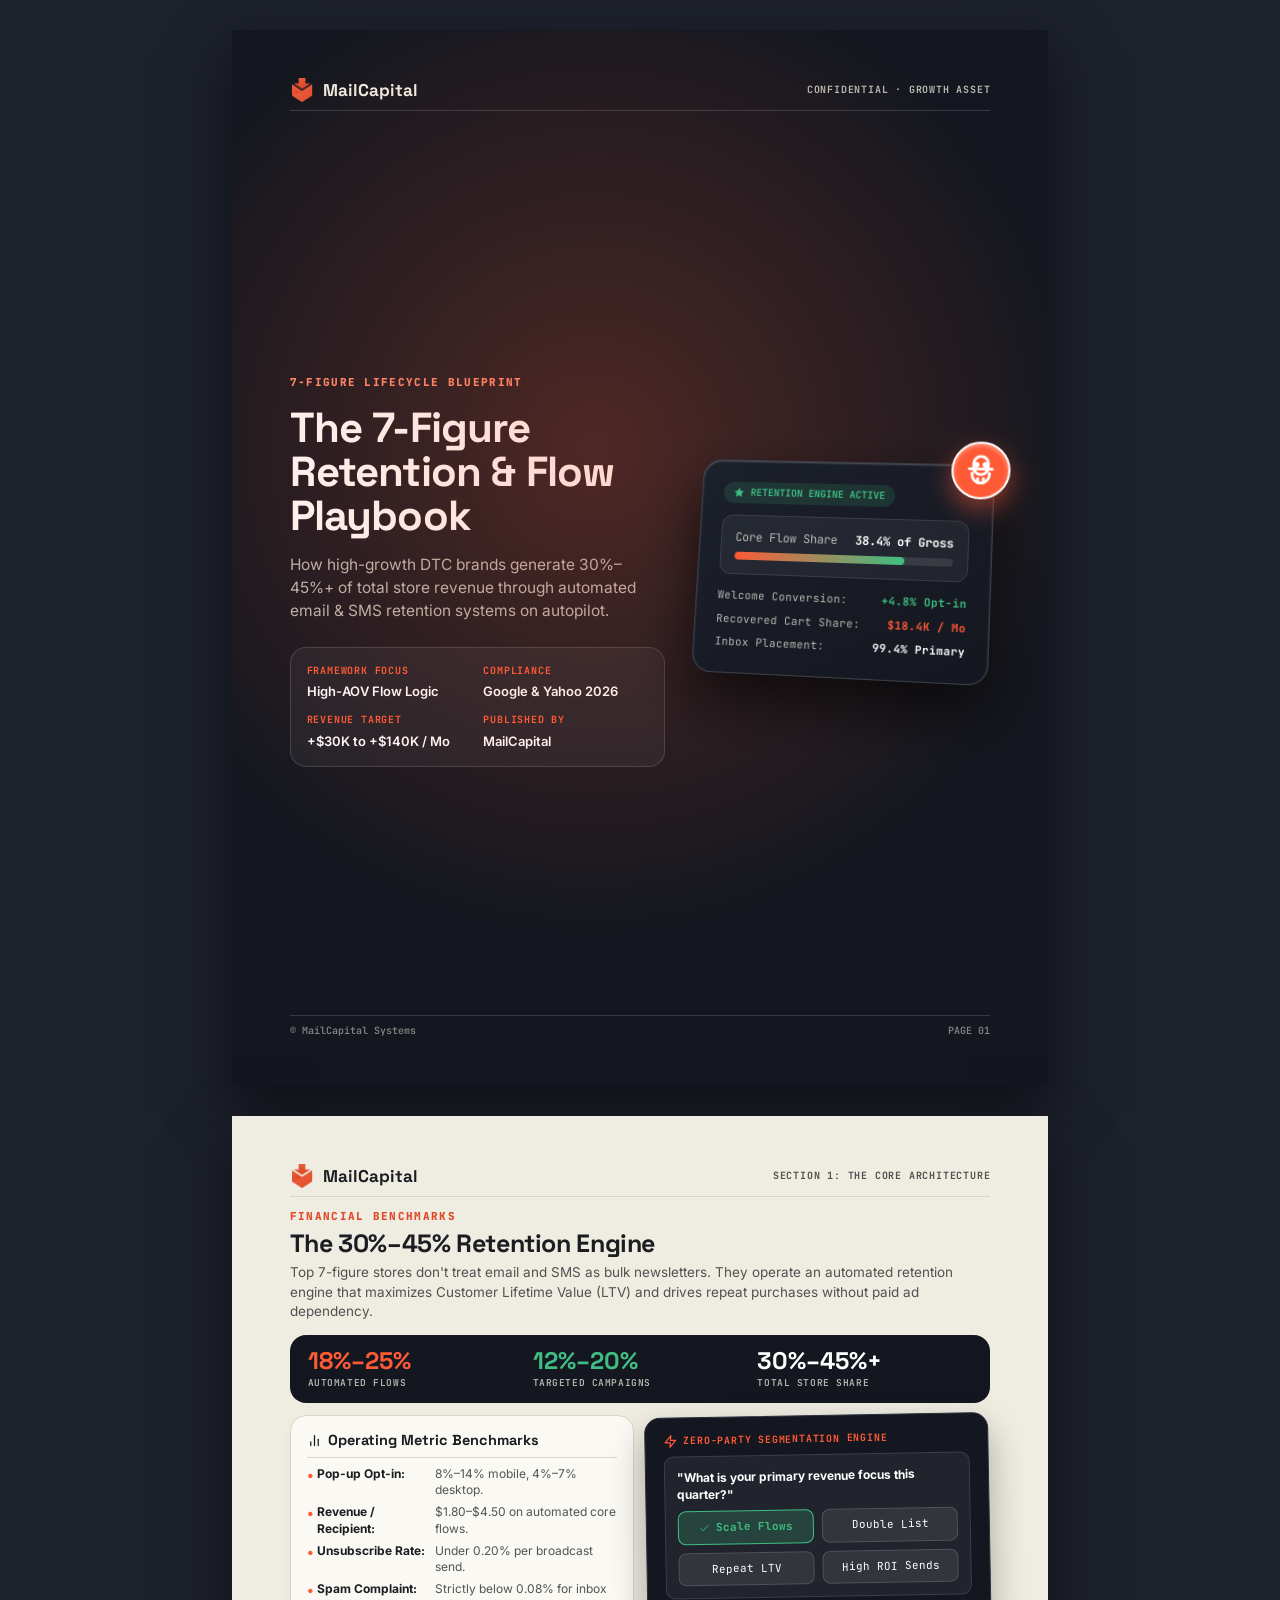
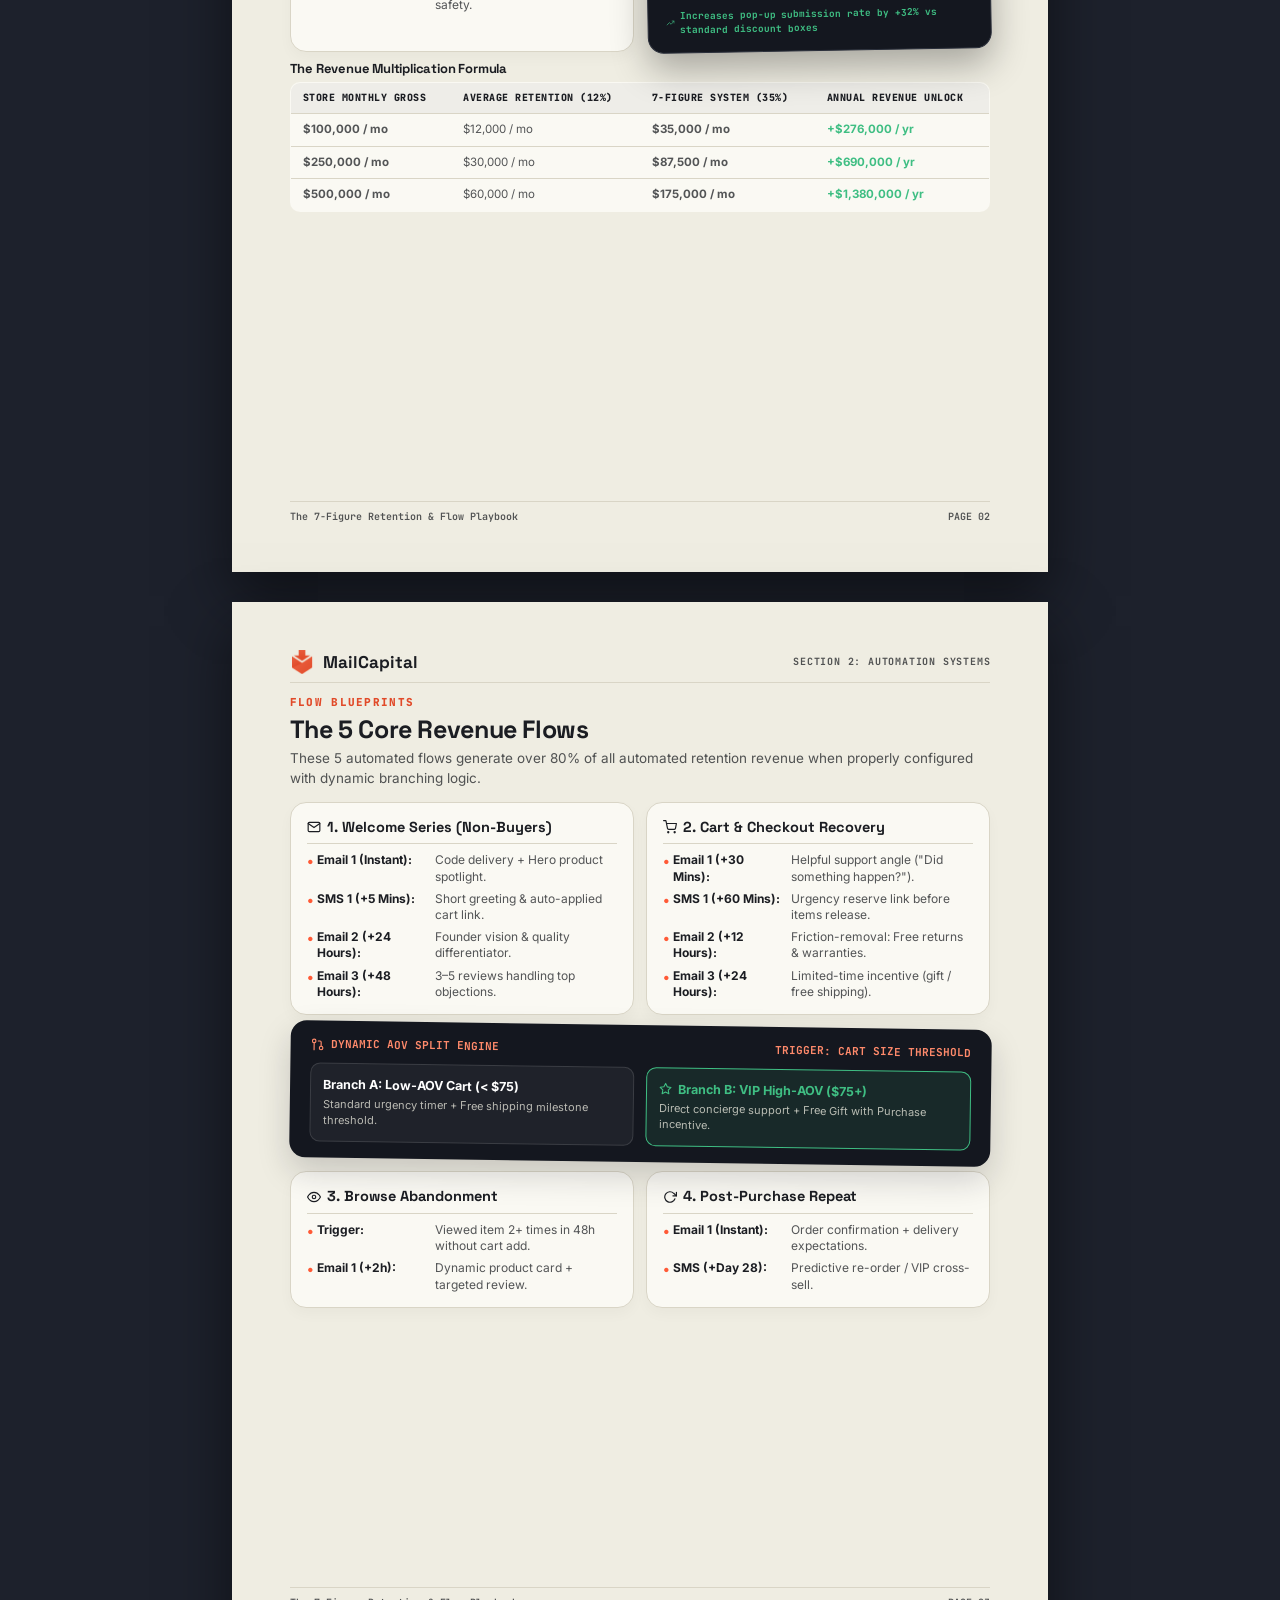
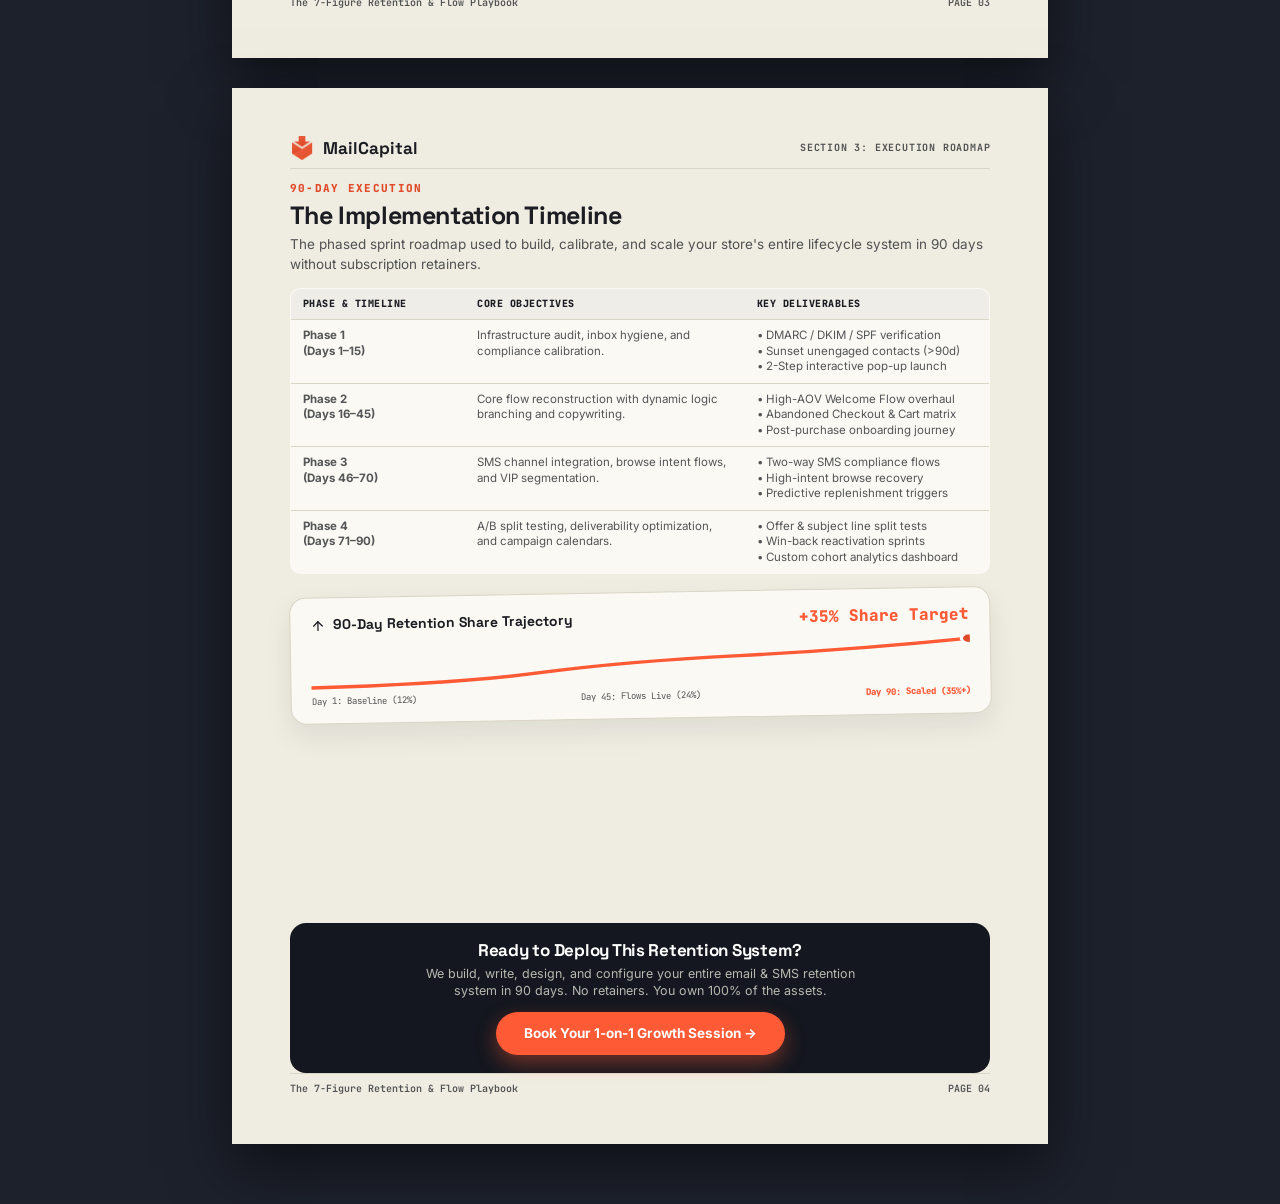
==== commit f2f82557: "Update design tokens and graphic elements in playbook" ====
--- a/resources/playbooks/7-figure-retention-playbook.html
+++ b/resources/playbooks/7-figure-retention-playbook.html
@@ -12,7 +12,7 @@
 
   <style>
     /* ===========================================================
-       MailCapital Design Tokens & Graphic Foundations
+       MailCapital Design Tokens & Vector Graphic Foundations
     =========================================================== */
     :root {
       --ink:            #14171F;   /* deep charcoal navy */
@@ -28,8 +28,8 @@
       --flash-dark:     #E14A29;
       --grow:           #3FBE83;   /* growth mint-green */
 
-      --font-display:   "Space Grotesk", sans-serif;
-      --font-body:      "Inter", sans-serif;
+      --font-display:   "Space Grotesk", -apple-system, BlinkMacSystemFont, sans-serif;
+      --font-body:      "Inter", -apple-system, BlinkMacSystemFont, sans-serif;
       --font-mono:      "JetBrains Mono", monospace;
       --radius:         16px;
     }
@@ -44,8 +44,8 @@
       background-color: var(--ink-soft);
       color: var(--ink-text);
       font-family: var(--font-body);
-      font-size: 14.5px;
-      line-height: 1.45;
+      font-size: 14px;
+      line-height: 1.42;
       -webkit-font-smoothing: antialiased;
       padding: 30px 0;
     }
@@ -151,7 +151,21 @@
       margin-bottom: 14px;
     }
 
-    /* Clickable Button Styling */
+    /* SVG Icon Helpers */
+    .svg-icon {
+      display: inline-block;
+      vertical-align: middle;
+      fill: currentColor;
+    }
+    .svg-icon-stroke {
+      fill: none;
+      stroke: currentColor;
+      stroke-width: 2;
+      stroke-linecap: round;
+      stroke-linejoin: round;
+    }
+
+    /* Clickable Action Button */
     .btn-action {
       display: inline-flex;
       align-items: center;
@@ -176,10 +190,10 @@
     }
 
     /* ===========================================================
-       GRAPHIC SHOWCASE ELEMENTS (Visual-Driven)
+       VECTOR GRAPHIC ENGINE & ILLUSTRATIONS (NO EMOJIS)
     =========================================================== */
 
-    /* 1. 3D Growth Capsule Graphic (Cover) */
+    /* 1. Vector Character & Growth Capsule Graphic (Cover) */
     .growth-stage {
       position: relative;
       display: flex;
@@ -202,7 +216,6 @@
       position: absolute;
       top: -24px;
       right: -16px;
-      font-size: 42px;
       background: var(--flash);
       width: 58px;
       height: 58px;
@@ -221,7 +234,9 @@
       background: rgba(63, 190, 131, 0.15);
       padding: 4px 10px;
       border-radius: 999px;
-      display: inline-block;
+      display: inline-flex;
+      align-items: center;
+      gap: 6px;
       margin-bottom: 12px;
     }
     .growth-meter {
@@ -252,7 +267,7 @@
       border-radius: 999px;
     }
 
-    /* 2. Zero-Party Segmenter Simulator (Page 2) */
+    /* 2. Vector Zero-Party Segmenter Simulator (Page 2) */
     .quiz-graphic {
       background: var(--ink);
       color: var(--paper);
@@ -273,6 +288,7 @@
       display: flex;
       align-items: center;
       gap: 6px;
+      font-weight: 700;
     }
     .quiz-graphic__card {
       background: rgba(255,255,255,0.06);
@@ -296,6 +312,10 @@
       font-family: var(--font-mono);
       color: #FFFFFF;
       text-align: center;
+      display: flex;
+      align-items: center;
+      justify-content: center;
+      gap: 6px;
     }
     .quiz-graphic__btn--active {
       background: rgba(63, 190, 131, 0.2);
@@ -304,7 +324,7 @@
       font-weight: 700;
     }
 
-    /* 3. Logic Pipeline Diagram (Page 3) */
+    /* 3. Logic Pipeline Vector Diagram (Page 3) */
     .pipeline-stage {
       background: var(--ink);
       color: var(--paper);
@@ -322,6 +342,7 @@
       font-size: 11px;
       color: #FF8A6B;
       margin-bottom: 10px;
+      font-weight: 700;
     }
     .pipeline-tree {
       display: grid;
@@ -344,6 +365,9 @@
     .pipeline-node strong {
       font-size: 12.5px;
       color: #FFFFFF;
+      display: flex;
+      align-items: center;
+      gap: 6px;
     }
     .pipeline-node span {
       font-size: 11px;
@@ -370,6 +394,9 @@
       font-family: var(--font-display);
       font-size: 14px;
       font-weight: 700;
+      display: flex;
+      align-items: center;
+      gap: 8px;
     }
     .trajectory-stat {
       font-family: var(--font-mono);
@@ -410,6 +437,11 @@
       display: flex;
       justify-content: space-between;
       align-items: center;
+    }
+    .card__head-title {
+      display: flex;
+      align-items: center;
+      gap: 6px;
     }
 
     .card-rows {
@@ -569,6 +601,10 @@
     }
 
     /* Print & Export Rules */
+    @page {
+      size: letter portrait;
+      margin: 0;
+    }
     @media print {
       body {
         background: transparent;
@@ -582,17 +618,13 @@
         height: 100vh;
         min-height: auto;
       }
-      @page {
-        size: letter portrait;
-        margin: 0;
-      }
     }
   </style>
 </head>
 <body>
 
   <!-- =========================================================
-       PAGE 1: COVER WITH 3D GROWTH CAPSULE GRAPHIC
+       PAGE 1: COVER WITH VECTOR CHARACTER GRAPHIC
   ========================================================= -->
   <section class="letter-page cover-page">
     <div class="page-header">
@@ -630,11 +662,27 @@
           </div>
         </div>
 
-        <!-- 3D Growth Capsule Graphic with Astronaut Character -->
+        <!-- 3D Vector Character & Growth Engine Card -->
         <div class="growth-stage">
           <div class="growth-card">
-            <div class="growth-avatar">👨‍🚀</div>
-            <div class="growth-badge">✦ RETENTION ENGINE ACTIVE</div>
+            <div class="growth-avatar">
+              <!-- Vector Mascot Character (Pilot / Navigator Helmet) -->
+              <svg width="34" height="34" viewBox="0 0 24 24" fill="none" stroke="#FFFFFF" stroke-width="2" stroke-linecap="round" stroke-linejoin="round">
+                <path d="M12 2a5 5 0 0 0-5 5v3a5 5 0 0 0 10 0V7a5 5 0 0 0-5-5z"></path>
+                <path d="M6 14v1a6 6 0 0 0 12 0v-1"></path>
+                <path d="M4 11h16"></path>
+                <circle cx="9" cy="8" r="1" fill="#FFFFFF"></circle>
+                <circle cx="15" cy="8" r="1" fill="#FFFFFF"></circle>
+                <path d="M10 18v3"></path>
+                <path d="M14 18v3"></path>
+              </svg>
+            </div>
+            <div class="growth-badge">
+              <svg width="12" height="12" viewBox="0 0 24 24" fill="var(--grow)">
+                <polygon points="12 2 15.09 8.26 22 9.27 17 14.14 18.18 21.02 12 17.77 5.82 21.02 7 14.14 2 9.27 8.91 8.26 12 2"></polygon>
+              </svg>
+              RETENTION ENGINE ACTIVE
+            </div>
             
             <div class="growth-meter">
               <div class="growth-meter__row">
@@ -672,7 +720,7 @@
   </section>
 
   <!-- =========================================================
-       PAGE 2: 30%+ REVENUE ARCHITECTURE + ZERO-PARTY SIMULATOR
+       PAGE 2: 30%+ REVENUE ARCHITECTURE + VECTOR ZERO-PARTY SIMULATOR
   ========================================================= -->
   <section class="letter-page">
     <div class="page-header">
@@ -706,7 +754,14 @@
       <div class="grid-2">
         <div class="card">
           <div class="card__head">
-            <span>📊 Operating Metric Benchmarks</span>
+            <span class="card__head-title">
+              <svg width="15" height="15" viewBox="0 0 24 24" class="svg-icon-stroke" stroke="var(--flash)">
+                <line x1="18" y1="20" x2="18" y2="10"></line>
+                <line x1="12" y1="20" x2="12" y2="4"></line>
+                <line x1="6" y1="20" x2="6" y2="14"></line>
+              </svg>
+              Operating Metric Benchmarks
+            </span>
           </div>
           <div class="card-rows">
             <div class="card-row">
@@ -728,20 +783,34 @@
           </div>
         </div>
 
-        <!-- Graphic: Interactive Zero-Party Simulator -->
+        <!-- Graphic: Vector Zero-Party Simulator -->
         <div class="quiz-graphic">
-          <div class="quiz-graphic__badge">⚡ Zero-Party Segmentation Engine</div>
+          <div class="quiz-graphic__badge">
+            <svg width="14" height="14" viewBox="0 0 24 24" class="svg-icon-stroke" stroke="var(--flash)">
+              <polygon points="13 2 3 14 12 14 11 22 21 10 12 10 13 2"></polygon>
+            </svg>
+            Zero-Party Segmentation Engine
+          </div>
           <div class="quiz-graphic__card">
             <div style="font-size: 12px; font-weight: 700; color: #FFFFFF;">"What is your primary revenue focus this quarter?"</div>
             <div class="quiz-graphic__opts">
-              <div class="quiz-graphic__btn quiz-graphic__btn--active">✓ Scale Flows</div>
+              <div class="quiz-graphic__btn quiz-graphic__btn--active">
+                <svg width="11" height="11" viewBox="0 0 24 24" class="svg-icon-stroke" stroke="var(--grow)">
+                  <polyline points="20 6 9 17 4 12"></polyline>
+                </svg>
+                Scale Flows
+              </div>
               <div class="quiz-graphic__btn">Double List</div>
               <div class="quiz-graphic__btn">Repeat LTV</div>
               <div class="quiz-graphic__btn">High ROI Sends</div>
             </div>
           </div>
-          <div style="font-family: var(--font-mono); font-size: 9.5px; color: var(--grow); font-weight: 700;">
-            ✦ Increases pop-up submission rate by +32% vs standard discount boxes
+          <div style="font-family: var(--font-mono); font-size: 9.5px; color: var(--grow); font-weight: 700; display: flex; align-items: center; gap: 5px;">
+            <svg width="11" height="11" viewBox="0 0 24 24" class="svg-icon-stroke" stroke="var(--grow)">
+              <polyline points="23 6 13.5 15.5 8.5 10.5 1 18"></polyline>
+              <polyline points="17 6 23 6 23 12"></polyline>
+            </svg>
+            Increases pop-up submission rate by +32% vs standard discount boxes
           </div>
         </div>
       </div>
@@ -806,7 +875,15 @@
 
       <div class="grid-2">
         <div class="card">
-          <div class="card__head">1. Welcome Series (Non-Buyers)</div>
+          <div class="card__head">
+            <span class="card__head-title">
+              <svg width="14" height="14" viewBox="0 0 24 24" class="svg-icon-stroke" stroke="var(--flash)">
+                <path d="M4 4h16c1.1 0 2 .9 2 2v12c0 1.1-.9 2-2 2H4c-1.1 0-2-.9-2-2V6c0-1.1.9-2 2-2z"></path>
+                <polyline points="22,6 12,13 2,6"></polyline>
+              </svg>
+              1. Welcome Series (Non-Buyers)
+            </span>
+          </div>
           <div class="card-rows">
             <div class="card-row">
               <span class="card-row__label">Email 1 (Instant):</span>
@@ -828,7 +905,16 @@
         </div>
 
         <div class="card">
-          <div class="card__head">2. Cart &amp; Checkout Recovery</div>
+          <div class="card__head">
+            <span class="card__head-title">
+              <svg width="14" height="14" viewBox="0 0 24 24" class="svg-icon-stroke" stroke="var(--flash)">
+                <circle cx="9" cy="21" r="1"></circle>
+                <circle cx="20" cy="21" r="1"></circle>
+                <path d="M1 1h4l2.68 13.39a2 2 0 0 0 2 1.61h9.72a2 2 0 0 0 2-1.61L23 6H6"></path>
+              </svg>
+              2. Cart &amp; Checkout Recovery
+            </span>
+          </div>
           <div class="card-rows">
             <div class="card-row">
               <span class="card-row__label">Email 1 (+30 Mins):</span>
@@ -850,10 +936,18 @@
         </div>
       </div>
 
-      <!-- Graphic: Dynamic Split Logic Pipeline -->
+      <!-- Vector Graphic: Dynamic Split Logic Pipeline -->
       <div class="pipeline-stage">
         <div class="pipeline-head">
-          <span>🌿 DYNAMIC AOV SPLIT ENGINE</span>
+          <span style="display: flex; align-items: center; gap: 6px;">
+            <svg width="14" height="14" viewBox="0 0 24 24" class="svg-icon-stroke" stroke="#FF8A6B">
+              <circle cx="18" cy="18" r="3"></circle>
+              <circle cx="6" cy="6" r="3"></circle>
+              <path d="M13 6h3a2 2 0 0 1 2 2v7"></path>
+              <line x1="6" y1="9" x2="6" y2="21"></line>
+            </svg>
+            DYNAMIC AOV SPLIT ENGINE
+          </span>
           <span>TRIGGER: CART SIZE THRESHOLD</span>
         </div>
         <div class="pipeline-tree">
@@ -862,7 +956,12 @@
             <span>Standard urgency timer + Free shipping milestone threshold.</span>
           </div>
           <div class="pipeline-node pipeline-node--highlight">
-            <strong style="color: var(--grow);">Branch B: VIP High-AOV ($75+)</strong>
+            <strong style="color: var(--grow);">
+              <svg width="13" height="13" viewBox="0 0 24 24" class="svg-icon-stroke" stroke="var(--grow)">
+                <polygon points="12 2 15.09 8.26 22 9.27 17 14.14 18.18 21.02 12 17.77 5.82 21.02 7 14.14 2 9.27 8.91 8.26 12 2"></polygon>
+              </svg>
+              Branch B: VIP High-AOV ($75+)
+            </strong>
             <span>Direct concierge support + Free Gift with Purchase incentive.</span>
           </div>
         </div>
@@ -870,7 +969,15 @@
 
       <div class="grid-2">
         <div class="card">
-          <div class="card__head">3. Browse Abandonment</div>
+          <div class="card__head">
+            <span class="card__head-title">
+              <svg width="14" height="14" viewBox="0 0 24 24" class="svg-icon-stroke" stroke="var(--flash)">
+                <path d="M1 12s4-8 11-8 11 8 11 8-4 8-11 8-11-8-11-8z"></path>
+                <circle cx="12" cy="12" r="3"></circle>
+              </svg>
+              3. Browse Abandonment
+            </span>
+          </div>
           <div class="card-rows">
             <div class="card-row">
               <span class="card-row__label">Trigger:</span>
@@ -884,7 +991,15 @@
         </div>
 
         <div class="card">
-          <div class="card__head">4. Post-Purchase Repeat</div>
+          <div class="card__head">
+            <span class="card__head-title">
+              <svg width="14" height="14" viewBox="0 0 24 24" class="svg-icon-stroke" stroke="var(--flash)">
+                <polyline points="23 4 23 10 17 10"></polyline>
+                <path d="M20.49 15a9 9 0 1 1-2.12-9.36L23 10"></path>
+              </svg>
+              4. Post-Purchase Repeat
+            </span>
+          </div>
           <div class="card-rows">
             <div class="card-row">
               <span class="card-row__label">Email 1 (Instant):</span>
@@ -973,7 +1088,13 @@
       <!-- Graphic: 90-Day Retention Growth Trajectory Engine -->
       <div class="trajectory-box">
         <div class="trajectory-head">
-          <span class="trajectory-title">📈 90-Day Retention Share Trajectory</span>
+          <span class="trajectory-title">
+            <svg width="15" height="15" viewBox="0 0 24 24" class="svg-icon-stroke" stroke="var(--flash)">
+              <line x1="12" y1="19" x2="12" y2="5"></line>
+              <polyline points="5 12 12 5 19 12"></polyline>
+            </svg>
+            90-Day Retention Share Trajectory
+          </span>
           <span class="trajectory-stat">+35% Share Target</span>
         </div>
         <svg class="trajectory-svg" viewBox="0 0 400 50" preserveAspectRatio="none">
